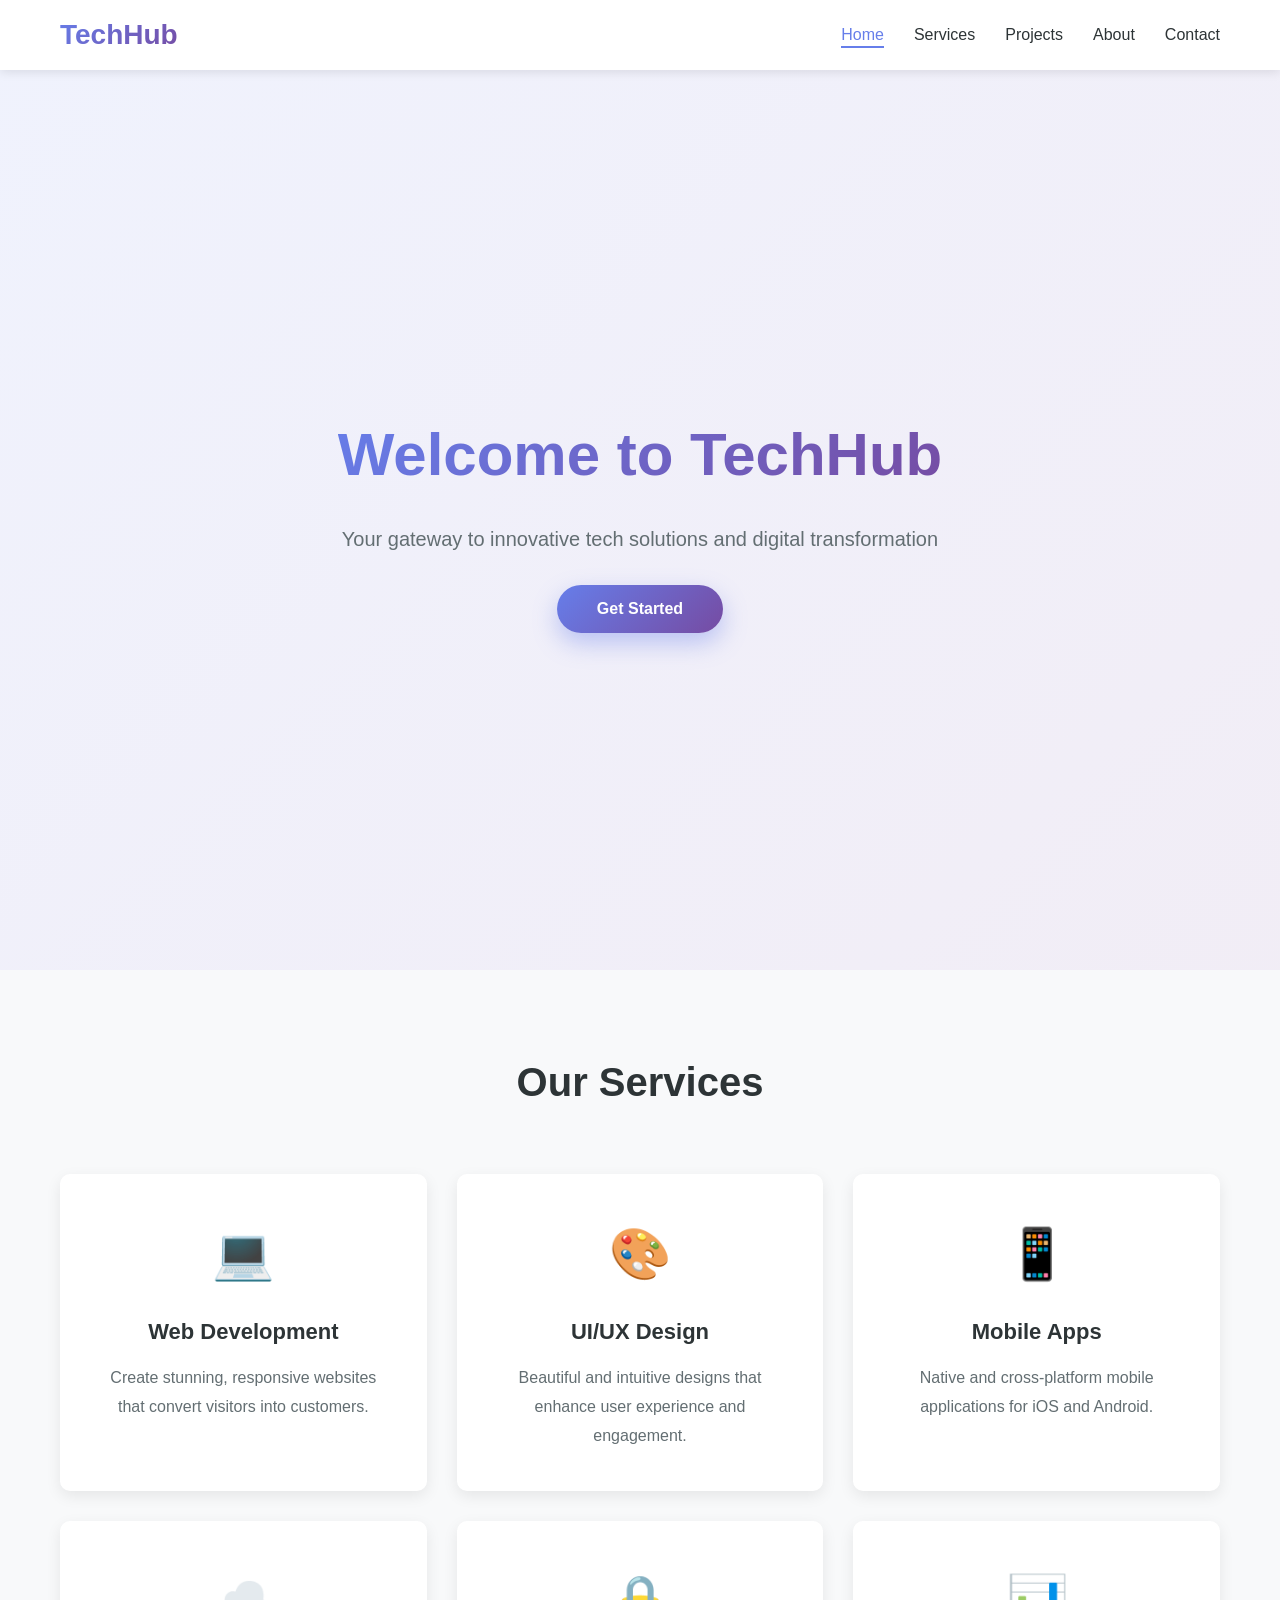
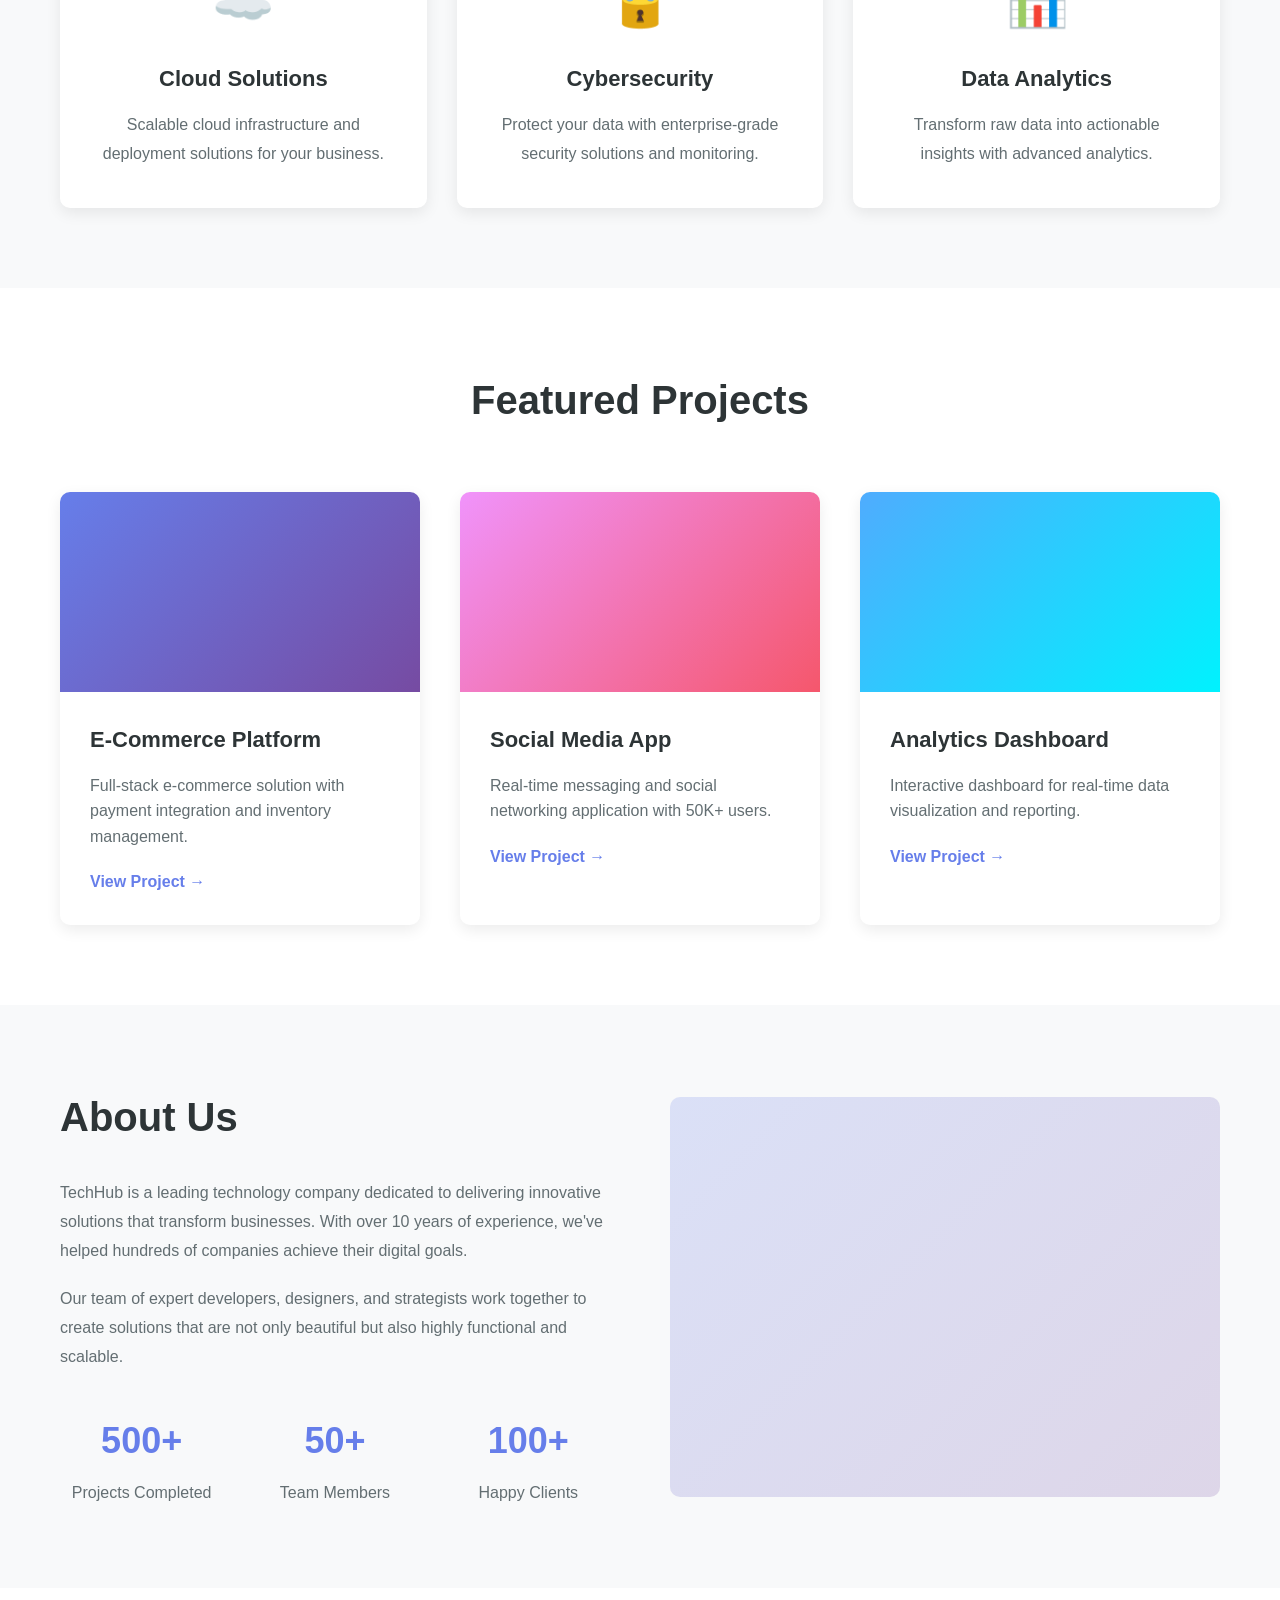
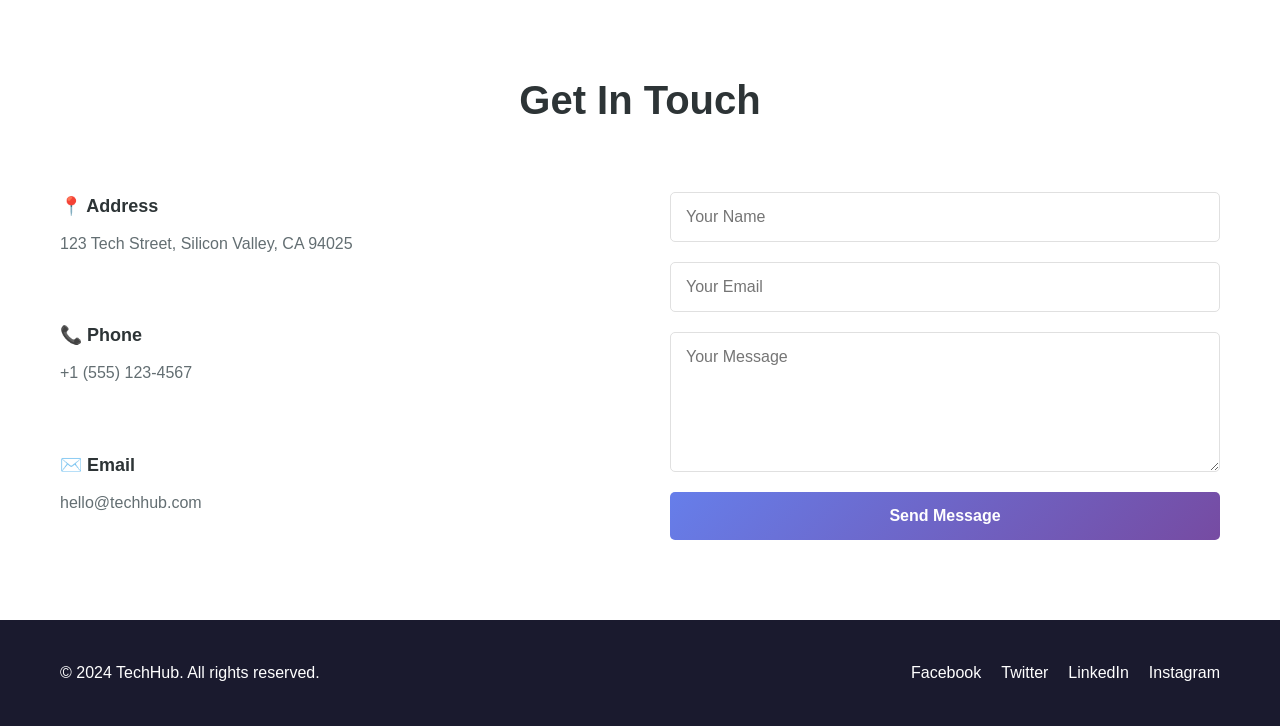
==== index.html @ 7ae24a88 "feat: initiated Tech website" ====
<!doctype html>
<html lang="en">
  <head>
    <meta charset="UTF-8" />
    <meta name="viewport" content="width=device-width, initial-scale=1.0" />
    <title>TechHub - Modern Tech Solutions</title>
    <link rel="stylesheet" href="styles.css" />
  </head>
  <body>
    <!-- Navigation -->
    <nav class="navbar">
      <div class="nav-container">
        <div class="logo">TechHub</div>
        <ul class="nav-menu" id="navMenu">
          <li><a href="#home" class="nav-link">Home</a></li>
          <li><a href="#services" class="nav-link">Services</a></li>
          <li><a href="#projects" class="nav-link">Projects</a></li>
          <li><a href="#about" class="nav-link">About</a></li>
          <li><a href="#contact" class="nav-link">Contact</a></li>
        </ul>
        <div class="hamburger" id="hamburger">
          <span></span>
          <span></span>
          <span></span>
        </div>
      </div>
    </nav>

    <!-- Hero Section -->
    <section class="hero" id="home">
      <div class="hero-content">
        <h1>Welcome to TechHub</h1>
        <p>
          Your gateway to innovative tech solutions and digital transformation
        </p>
        <button class="cta-button">Get Started</button>
      </div>
      <div class="hero-background"></div>
    </section>

    <!-- Services Section -->
    <section class="services" id="services">
      <div class="container">
        <h2>Our Services</h2>
        <div class="services-grid">
          <div class="service-card">
            <div class="service-icon">💻</div>
            <h3>Web Development</h3>
            <p>
              Create stunning, responsive websites that convert visitors into
              customers.
            </p>
          </div>
          <div class="service-card">
            <div class="service-icon">🎨</div>
            <h3>UI/UX Design</h3>
            <p>
              Beautiful and intuitive designs that enhance user experience and
              engagement.
            </p>
          </div>
          <div class="service-card">
            <div class="service-icon">📱</div>
            <h3>Mobile Apps</h3>
            <p>
              Native and cross-platform mobile applications for iOS and Android.
            </p>
          </div>
          <div class="service-card">
            <div class="service-icon">☁️</div>
            <h3>Cloud Solutions</h3>
            <p>
              Scalable cloud infrastructure and deployment solutions for your
              business.
            </p>
          </div>
          <div class="service-card">
            <div class="service-icon">🔒</div>
            <h3>Cybersecurity</h3>
            <p>
              Protect your data with enterprise-grade security solutions and
              monitoring.
            </p>
          </div>
          <div class="service-card">
            <div class="service-icon">📊</div>
            <h3>Data Analytics</h3>
            <p>
              Transform raw data into actionable insights with advanced
              analytics.
            </p>
          </div>
        </div>
      </div>
    </section>

    <!-- Projects Section -->
    <section class="projects" id="projects">
      <div class="container">
        <h2>Featured Projects</h2>
        <div class="projects-grid">
          <div class="project-card">
            <div
              class="project-image"
              style="
                background: linear-gradient(135deg, #667eea 0%, #764ba2 100%);
              "
            ></div>
            <h3>E-Commerce Platform</h3>
            <p>
              Full-stack e-commerce solution with payment integration and
              inventory management.
            </p>
            <a href="#" class="project-link">View Project →</a>
          </div>
          <div class="project-card">
            <div
              class="project-image"
              style="
                background: linear-gradient(135deg, #f093fb 0%, #f5576c 100%);
              "
            ></div>
            <h3>Social Media App</h3>
            <p>
              Real-time messaging and social networking application with 50K+
              users.
            </p>
            <a href="#" class="project-link">View Project →</a>
          </div>
          <div class="project-card">
            <div
              class="project-image"
              style="
                background: linear-gradient(135deg, #4facfe 0%, #00f2fe 100%);
              "
            ></div>
            <h3>Analytics Dashboard</h3>
            <p>
              Interactive dashboard for real-time data visualization and
              reporting.
            </p>
            <a href="#" class="project-link">View Project →</a>
          </div>
        </div>
      </div>
    </section>

    <!-- About Section -->
    <section class="about" id="about">
      <div class="container">
        <div class="about-content">
          <div class="about-text">
            <h2>About Us</h2>
            <p>
              TechHub is a leading technology company dedicated to delivering
              innovative solutions that transform businesses. With over 10 years
              of experience, we've helped hundreds of companies achieve their
              digital goals.
            </p>
            <p>
              Our team of expert developers, designers, and strategists work
              together to create solutions that are not only beautiful but also
              highly functional and scalable.
            </p>
            <div class="about-stats">
              <div class="stat">
                <h4>500+</h4>
                <p>Projects Completed</p>
              </div>
              <div class="stat">
                <h4>50+</h4>
                <p>Team Members</p>
              </div>
              <div class="stat">
                <h4>100+</h4>
                <p>Happy Clients</p>
              </div>
            </div>
          </div>
          <div class="about-image">
            <div class="placeholder-image"></div>
          </div>
        </div>
      </div>
    </section>

    <!-- Contact Section -->
    <section class="contact" id="contact">
      <div class="container">
        <h2>Get In Touch</h2>
        <div class="contact-content">
          <div class="contact-info">
            <div class="contact-item">
              <h4>📍 Address</h4>
              <p>123 Tech Street, Silicon Valley, CA 94025</p>
            </div>
            <div class="contact-item">
              <h4>📞 Phone</h4>
              <p>+1 (555) 123-4567</p>
            </div>
            <div class="contact-item">
              <h4>✉️ Email</h4>
              <p>hello@techhub.com</p>
            </div>
          </div>
          <form class="contact-form" id="contactForm">
            <input type="text" placeholder="Your Name" required />
            <input type="email" placeholder="Your Email" required />
            <textarea placeholder="Your Message" rows="6" required></textarea>
            <button type="submit" class="submit-button">Send Message</button>
          </form>
        </div>
      </div>
    </section>

    <!-- Footer -->
    <footer class="footer">
      <div class="container">
        <p>&copy; 2024 TechHub. All rights reserved.</p>
        <div class="social-links">
          <a href="#" class="social-link">Facebook</a>
          <a href="#" class="social-link">Twitter</a>
          <a href="#" class="social-link">LinkedIn</a>
          <a href="#" class="social-link">Instagram</a>
        </div>
      </div>
    </footer>

    <script src="script.js"></script>
  </body>
</html>
---- styles.css ----
/* Reset and Base Styles */
* {
  margin: 0;
  padding: 0;
  box-sizing: border-box;
}

:root {
  --primary-color: #667eea;
  --secondary-color: #764ba2;
  --accent-color: #f5576c;
  --dark-bg: #1a1a2e;
  --light-bg: #f8f9fa;
  --text-dark: #2d3436;
  --text-light: #636e72;
  --white: #ffffff;
  --transition: all 0.3s ease;
}

html {
  scroll-behavior: smooth;
}

body {
  font-family: "Segoe UI", Tahoma, Geneva, Verdana, sans-serif;
  line-height: 1.6;
  color: var(--text-dark);
  background-color: var(--white);
}

.container {
  max-width: 1200px;
  margin: 0 auto;
  padding: 0 20px;
}

/* Navbar */
.navbar {
  position: fixed;
  top: 0;
  width: 100%;
  background: var(--white);
  box-shadow: 0 2px 10px rgba(0, 0, 0, 0.1);
  z-index: 1000;
  transition: var(--transition);
}

.nav-container {
  max-width: 1200px;
  margin: 0 auto;
  padding: 0 20px;
  display: flex;
  justify-content: space-between;
  align-items: center;
  height: 70px;
}

.logo {
  font-size: 28px;
  font-weight: bold;
  background: linear-gradient(
    135deg,
    var(--primary-color),
    var(--secondary-color)
  );
  -webkit-background-clip: text;
  -webkit-text-fill-color: transparent;
  background-clip: text;
}

.nav-menu {
  display: flex;
  list-style: none;
  gap: 30px;
}

.nav-link {
  text-decoration: none;
  color: var(--text-dark);
  font-weight: 500;
  transition: var(--transition);
  position: relative;
}

.nav-link:hover {
  color: var(--primary-color);
}

.nav-link::after {
  content: "";
  position: absolute;
  bottom: -5px;
  left: 0;
  width: 0;
  height: 2px;
  background: var(--primary-color);
  transition: var(--transition);
}

.nav-link:hover::after {
  width: 100%;
}

.hamburger {
  display: none;
  flex-direction: column;
  cursor: pointer;
}

.hamburger span {
  width: 25px;
  height: 3px;
  background: var(--text-dark);
  margin: 5px 0;
  transition: var(--transition);
}

/* Hero Section */
.hero {
  margin-top: 70px;
  min-height: 100vh;
  display: flex;
  align-items: center;
  justify-content: center;
  position: relative;
  overflow: hidden;
}

.hero-background {
  position: absolute;
  top: 0;
  left: 0;
  width: 100%;
  height: 100%;
  background: linear-gradient(
    135deg,
    var(--primary-color) 0%,
    var(--secondary-color) 100%
  );
  opacity: 0.1;
  z-index: -1;
}

.hero-content {
  text-align: center;
  z-index: 1;
  animation: fadeInUp 1s ease;
}

.hero h1 {
  font-size: 60px;
  margin-bottom: 20px;
  color: var(--text-dark);
  background: linear-gradient(
    135deg,
    var(--primary-color),
    var(--secondary-color)
  );
  -webkit-background-clip: text;
  -webkit-text-fill-color: transparent;
  background-clip: text;
}

.hero p {
  font-size: 20px;
  color: var(--text-light);
  margin-bottom: 30px;
  max-width: 600px;
  margin-left: auto;
  margin-right: auto;
}

.cta-button {
  padding: 15px 40px;
  font-size: 16px;
  font-weight: 600;
  border: none;
  border-radius: 50px;
  background: linear-gradient(
    135deg,
    var(--primary-color),
    var(--secondary-color)
  );
  color: var(--white);
  cursor: pointer;
  transition: var(--transition);
  box-shadow: 0 10px 25px rgba(102, 126, 234, 0.4);
}

.cta-button:hover {
  transform: translateY(-3px);
  box-shadow: 0 15px 35px rgba(102, 126, 234, 0.6);
}

/* Services Section */
.services {
  padding: 80px 0;
  background: var(--light-bg);
}

.services h2,
.projects h2,
.contact h2 {
  font-size: 40px;
  text-align: center;
  margin-bottom: 60px;
  color: var(--text-dark);
}

.services-grid {
  display: grid;
  grid-template-columns: repeat(auto-fit, minmax(300px, 1fr));
  gap: 30px;
}

.service-card {
  background: var(--white);
  padding: 40px;
  border-radius: 10px;
  text-align: center;
  transition: var(--transition);
  box-shadow: 0 5px 15px rgba(0, 0, 0, 0.08);
}

.service-card:hover {
  transform: translateY(-10px);
  box-shadow: 0 15px 35px rgba(0, 0, 0, 0.15);
}

.service-icon {
  font-size: 50px;
  margin-bottom: 20px;
}

.service-card h3 {
  font-size: 22px;
  margin-bottom: 15px;
  color: var(--text-dark);
}

.service-card p {
  color: var(--text-light);
  line-height: 1.8;
}

/* Projects Section */
.projects {
  padding: 80px 0;
}

.projects-grid {
  display: grid;
  grid-template-columns: repeat(auto-fit, minmax(320px, 1fr));
  gap: 40px;
}

.project-card {
  background: var(--white);
  border-radius: 10px;
  overflow: hidden;
  box-shadow: 0 5px 15px rgba(0, 0, 0, 0.08);
  transition: var(--transition);
}

.project-card:hover {
  transform: translateY(-10px);
  box-shadow: 0 15px 35px rgba(0, 0, 0, 0.15);
}

.project-image {
  width: 100%;
  height: 200px;
  transition: var(--transition);
}

.project-card:hover .project-image {
  transform: scale(1.05);
}

.project-card h3 {
  font-size: 22px;
  padding: 30px 30px 15px;
  color: var(--text-dark);
}

.project-card p {
  padding: 0 30px;
  color: var(--text-light);
  margin-bottom: 20px;
}

.project-link {
  display: inline-block;
  padding: 0 30px 30px;
  color: var(--primary-color);
  text-decoration: none;
  font-weight: 600;
  transition: var(--transition);
}

.project-link:hover {
  color: var(--secondary-color);
}

/* About Section */
.about {
  padding: 80px 0;
  background: var(--light-bg);
}

.about-content {
  display: grid;
  grid-template-columns: 1fr 1fr;
  gap: 60px;
  align-items: center;
}

.about h2 {
  font-size: 40px;
  margin-bottom: 30px;
  color: var(--text-dark);
}

.about-text p {
  color: var(--text-light);
  margin-bottom: 20px;
  line-height: 1.8;
  font-size: 16px;
}

.about-stats {
  display: grid;
  grid-template-columns: repeat(3, 1fr);
  gap: 30px;
  margin-top: 40px;
}

.stat {
  text-align: center;
}

.stat h4 {
  font-size: 36px;
  color: var(--primary-color);
  margin-bottom: 10px;
}

.stat p {
  color: var(--text-light);
  margin: 0;
}

.placeholder-image {
  width: 100%;
  height: 400px;
  background: linear-gradient(
    135deg,
    var(--primary-color),
    var(--secondary-color)
  );
  border-radius: 10px;
  opacity: 0.2;
}

/* Contact Section */
.contact {
  padding: 80px 0;
}

.contact-content {
  display: grid;
  grid-template-columns: 1fr 1fr;
  gap: 60px;
  margin-top: 50px;
}

.contact-info {
  display: grid;
  grid-template-columns: 1fr;
  gap: 40px;
}

.contact-item h4 {
  font-size: 18px;
  margin-bottom: 10px;
  color: var(--text-dark);
}

.contact-item p {
  color: var(--text-light);
}

.contact-form {
  display: flex;
  flex-direction: column;
  gap: 20px;
}

.contact-form input,
.contact-form textarea {
  padding: 15px;
  border: 1px solid #e0e0e0;
  border-radius: 5px;
  font-family: inherit;
  font-size: 16px;
  transition: var(--transition);
}

.contact-form input:focus,
.contact-form textarea:focus {
  outline: none;
  border-color: var(--primary-color);
  box-shadow: 0 0 0 3px rgba(102, 126, 234, 0.1);
}

.submit-button {
  padding: 15px;
  background: linear-gradient(
    135deg,
    var(--primary-color),
    var(--secondary-color)
  );
  color: var(--white);
  border: none;
  border-radius: 5px;
  font-size: 16px;
  font-weight: 600;
  cursor: pointer;
  transition: var(--transition);
}

.submit-button:hover {
  transform: translateY(-3px);
  box-shadow: 0 10px 25px rgba(102, 126, 234, 0.4);
}

/* Footer */
.footer {
  background: var(--dark-bg);
  color: var(--white);
  padding: 40px 0;
  text-align: center;
}

.footer .container {
  display: flex;
  justify-content: space-between;
  align-items: center;
}

.social-links {
  display: flex;
  gap: 20px;
}

.social-link {
  color: var(--white);
  text-decoration: none;
  transition: var(--transition);
}

.social-link:hover {
  color: var(--primary-color);
}

/* Animations */
@keyframes fadeInUp {
  from {
    opacity: 0;
    transform: translateY(30px);
  }
  to {
    opacity: 1;
    transform: translateY(0);
  }
}

/* Responsive Design */
@media (max-width: 768px) {
  .hamburger {
    display: flex;
  }

  .nav-menu {
    position: fixed;
    left: -100%;
    top: 70px;
    flex-direction: column;
    background: var(--white);
    width: 100%;
    text-align: center;
    transition: 0.3s;
    box-shadow: 0 10px 27px rgba(0, 0, 0, 0.05);
    gap: 0;
    padding: 20px 0;
  }

  .nav-menu.active {
    left: 0;
  }

  .nav-menu li {
    border-bottom: 1px solid var(--light-bg);
    padding: 15px 0;
  }

  .hero h1 {
    font-size: 40px;
  }

  .hero p {
    font-size: 16px;
  }

  .services h2,
  .projects h2,
  .contact h2 {
    font-size: 30px;
  }

  .about-content,
  .contact-content {
    grid-template-columns: 1fr;
    gap: 40px;
  }

  .footer .container {
    flex-direction: column;
    gap: 20px;
  }

  .about-stats {
    grid-template-columns: 1fr;
  }
}

@media (max-width: 480px) {
  .hero h1 {
    font-size: 30px;
  }

  .services-grid,
  .projects-grid {
    grid-template-columns: 1fr;
  }

  .cta-button {
    padding: 12px 30px;
    font-size: 14px;
  }
}
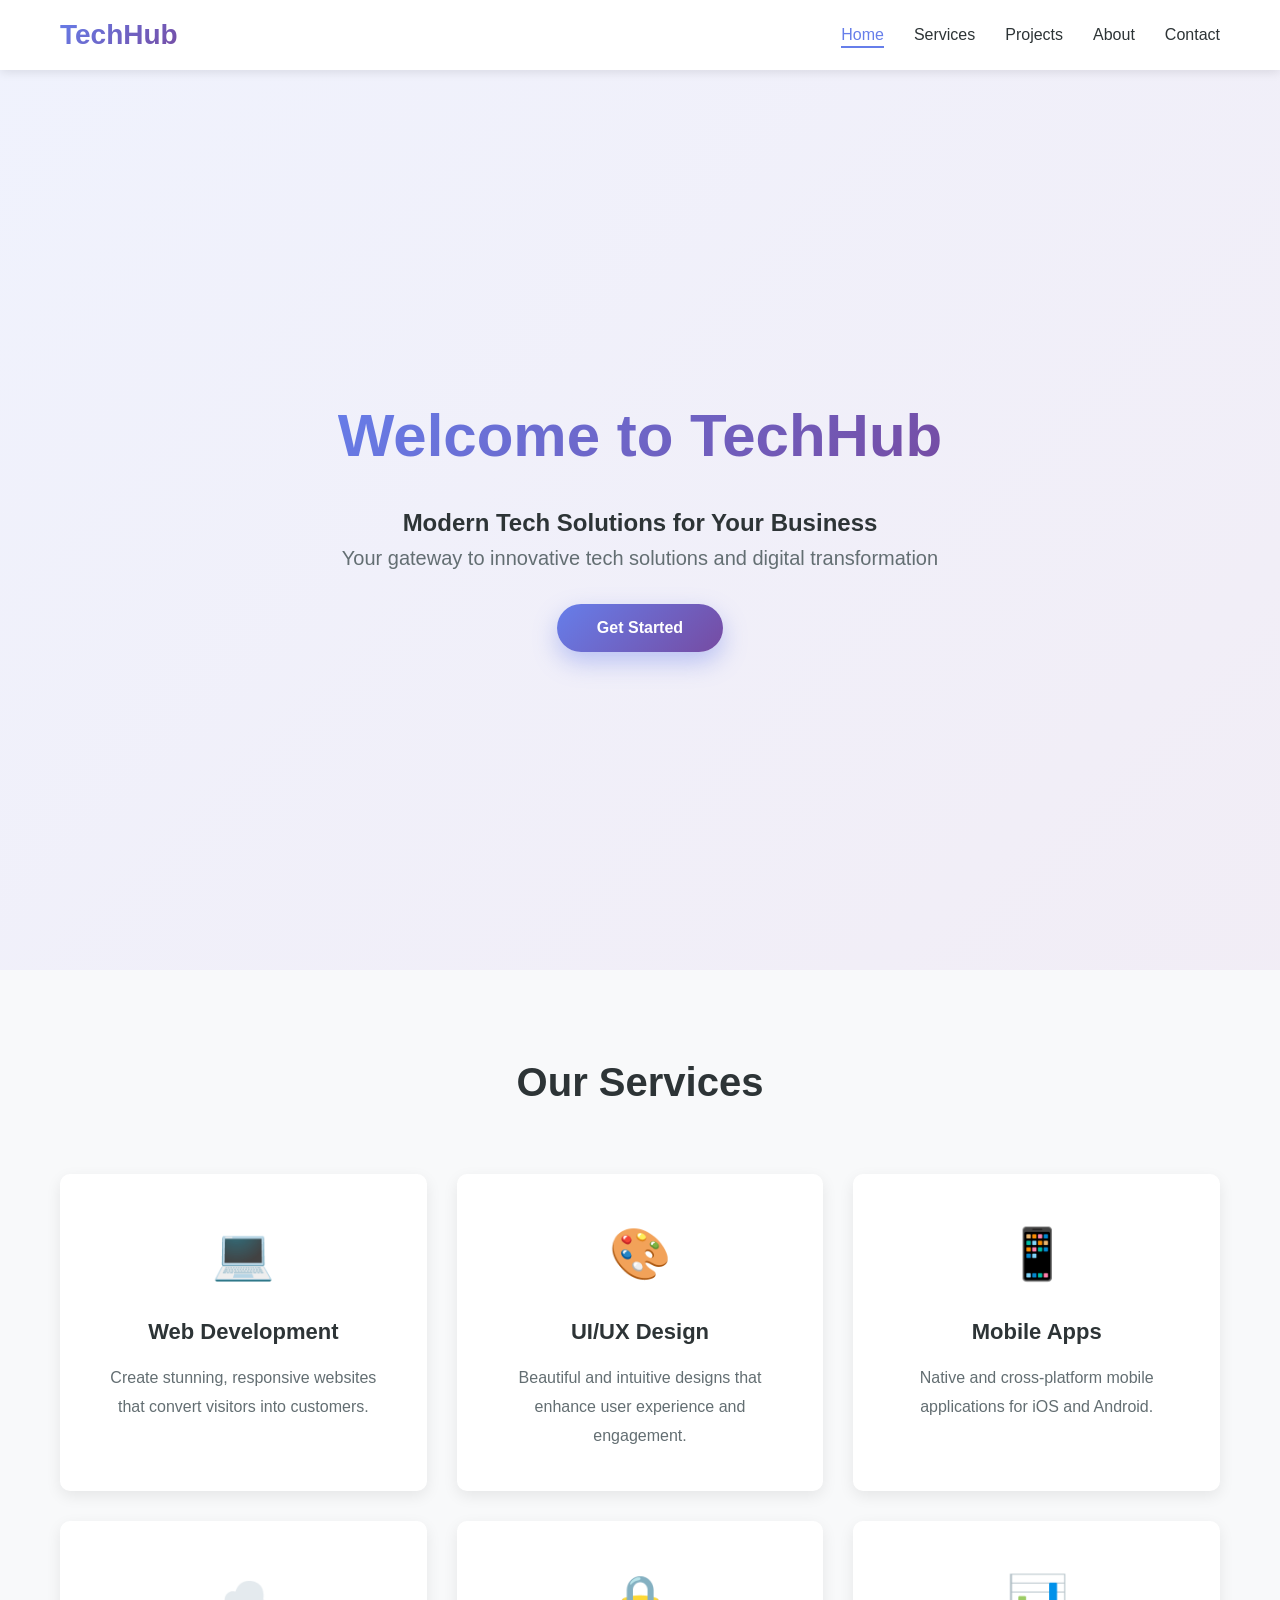
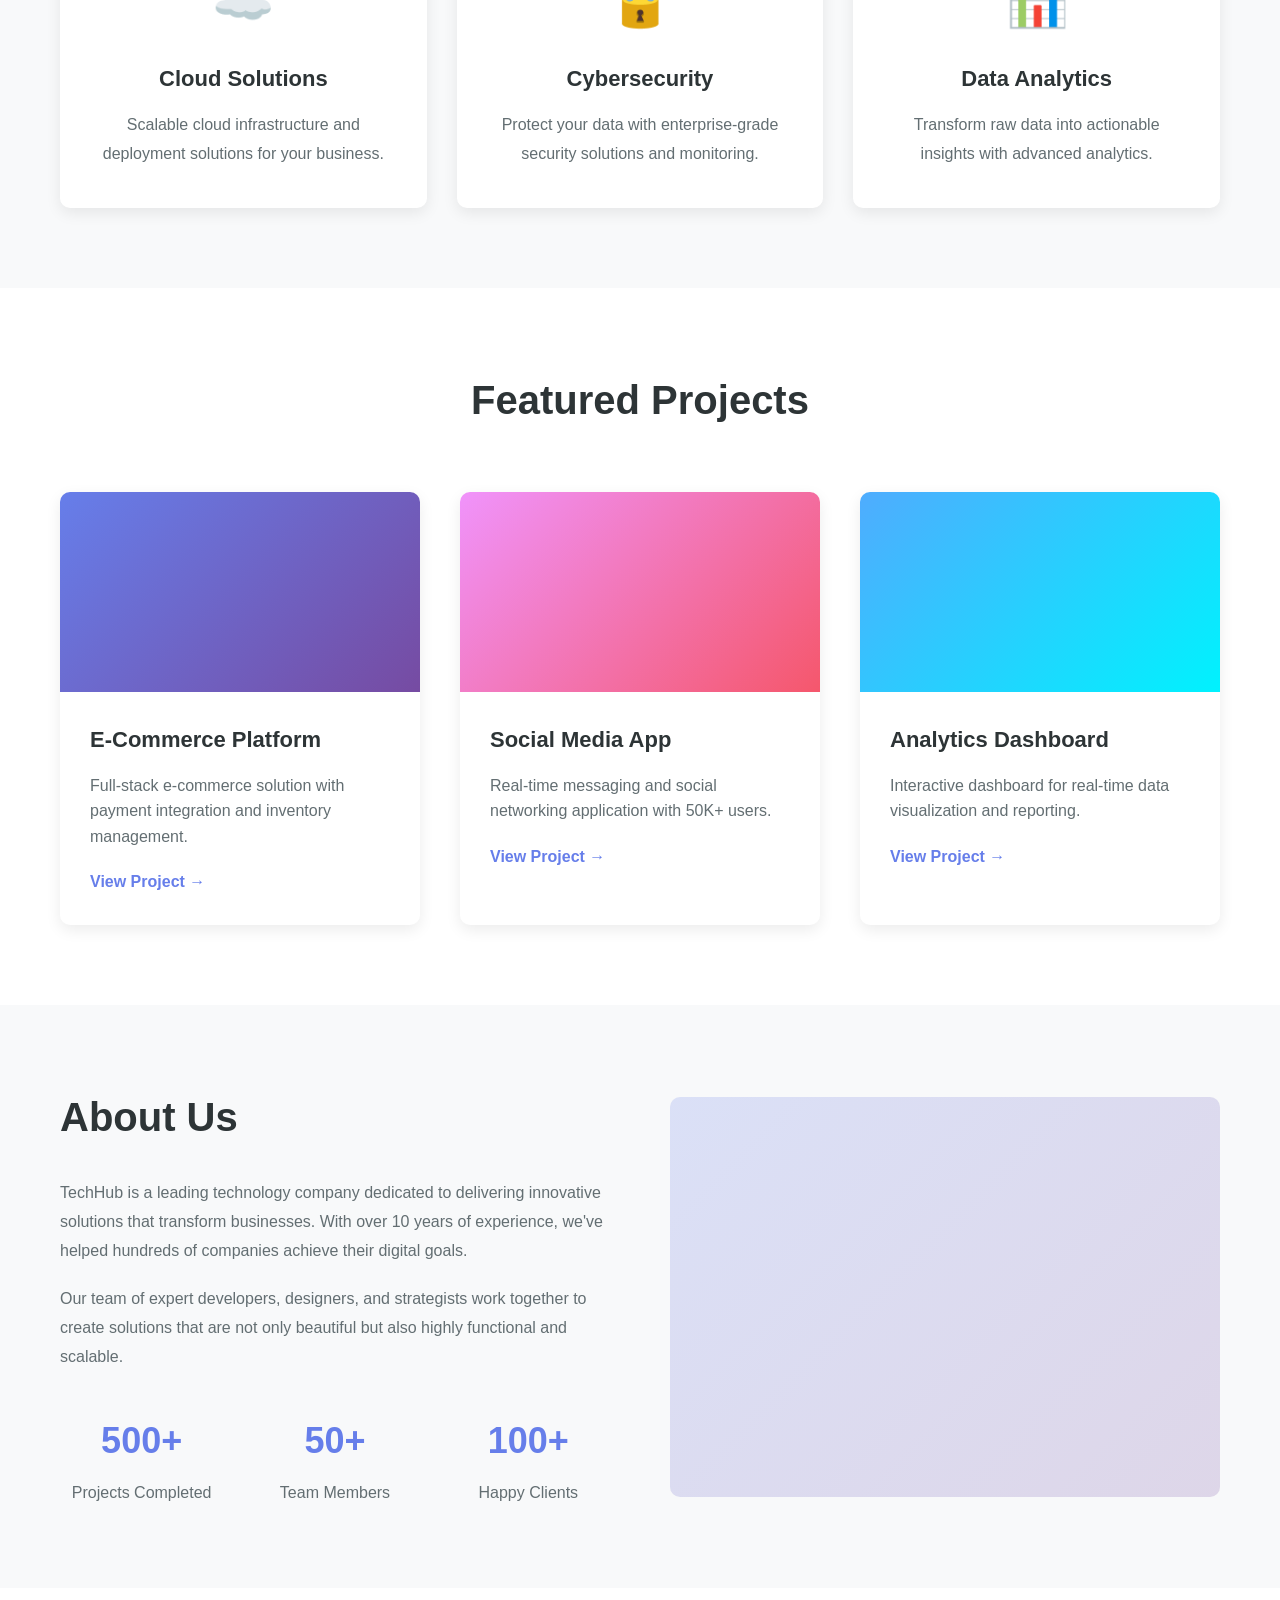
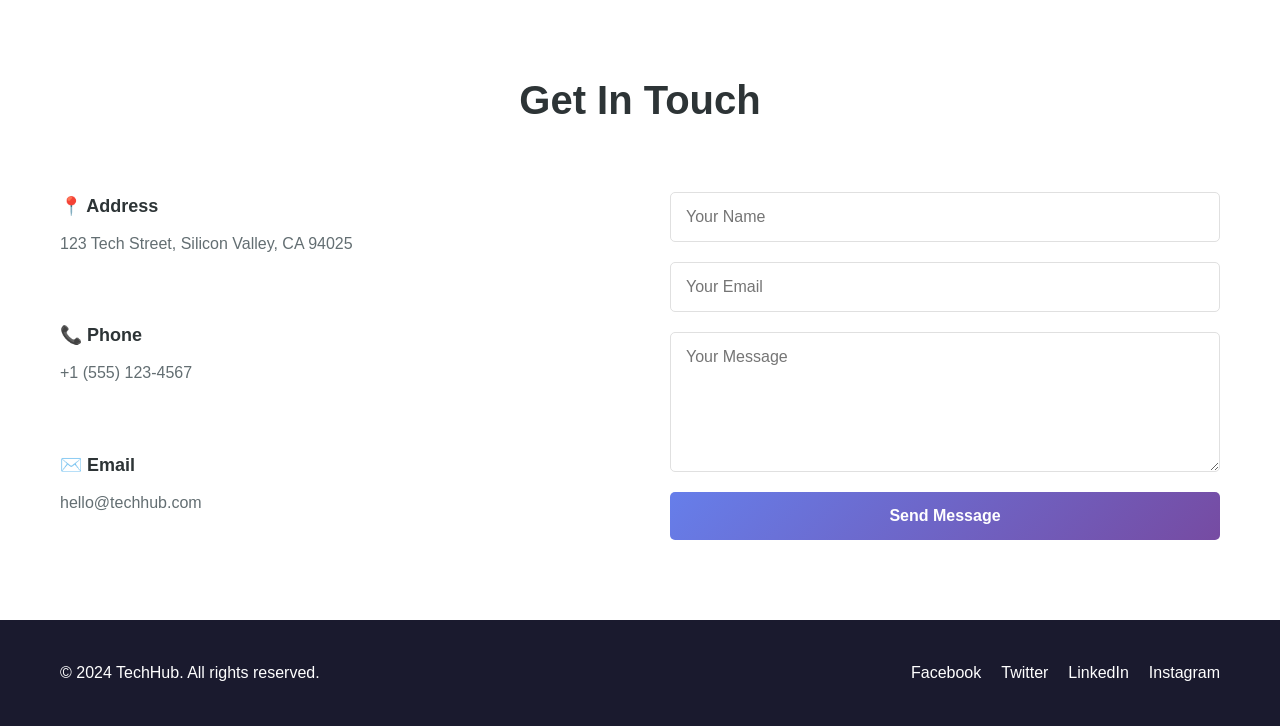
==== commit c68877fb: "HTML page updated" ====
--- a/index.html
+++ b/index.html
@@ -30,6 +30,7 @@
     <section class="hero" id="home">
       <div class="hero-content">
         <h1>Welcome to TechHub</h1>
+        <h2>Modern Tech Solutions for Your Business</h2>
         <p>
           Your gateway to innovative tech solutions and digital transformation
         </p>
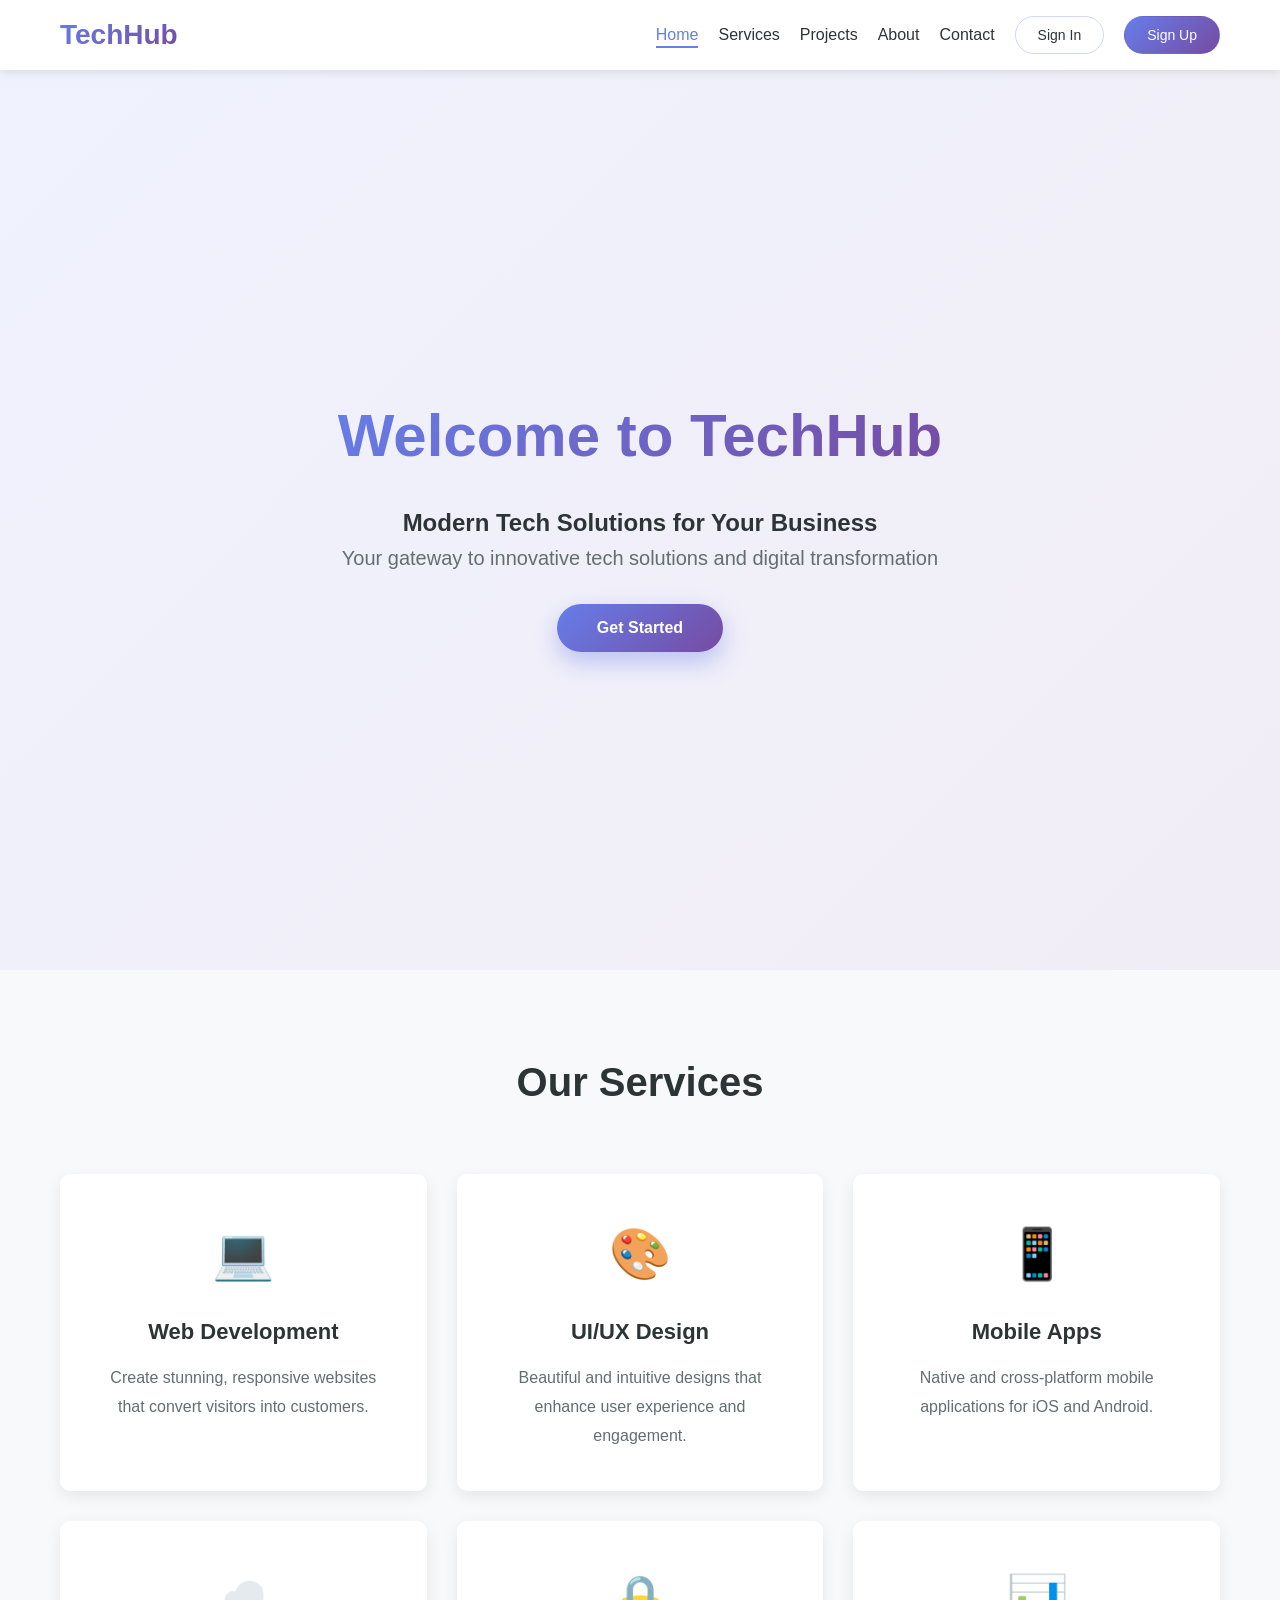
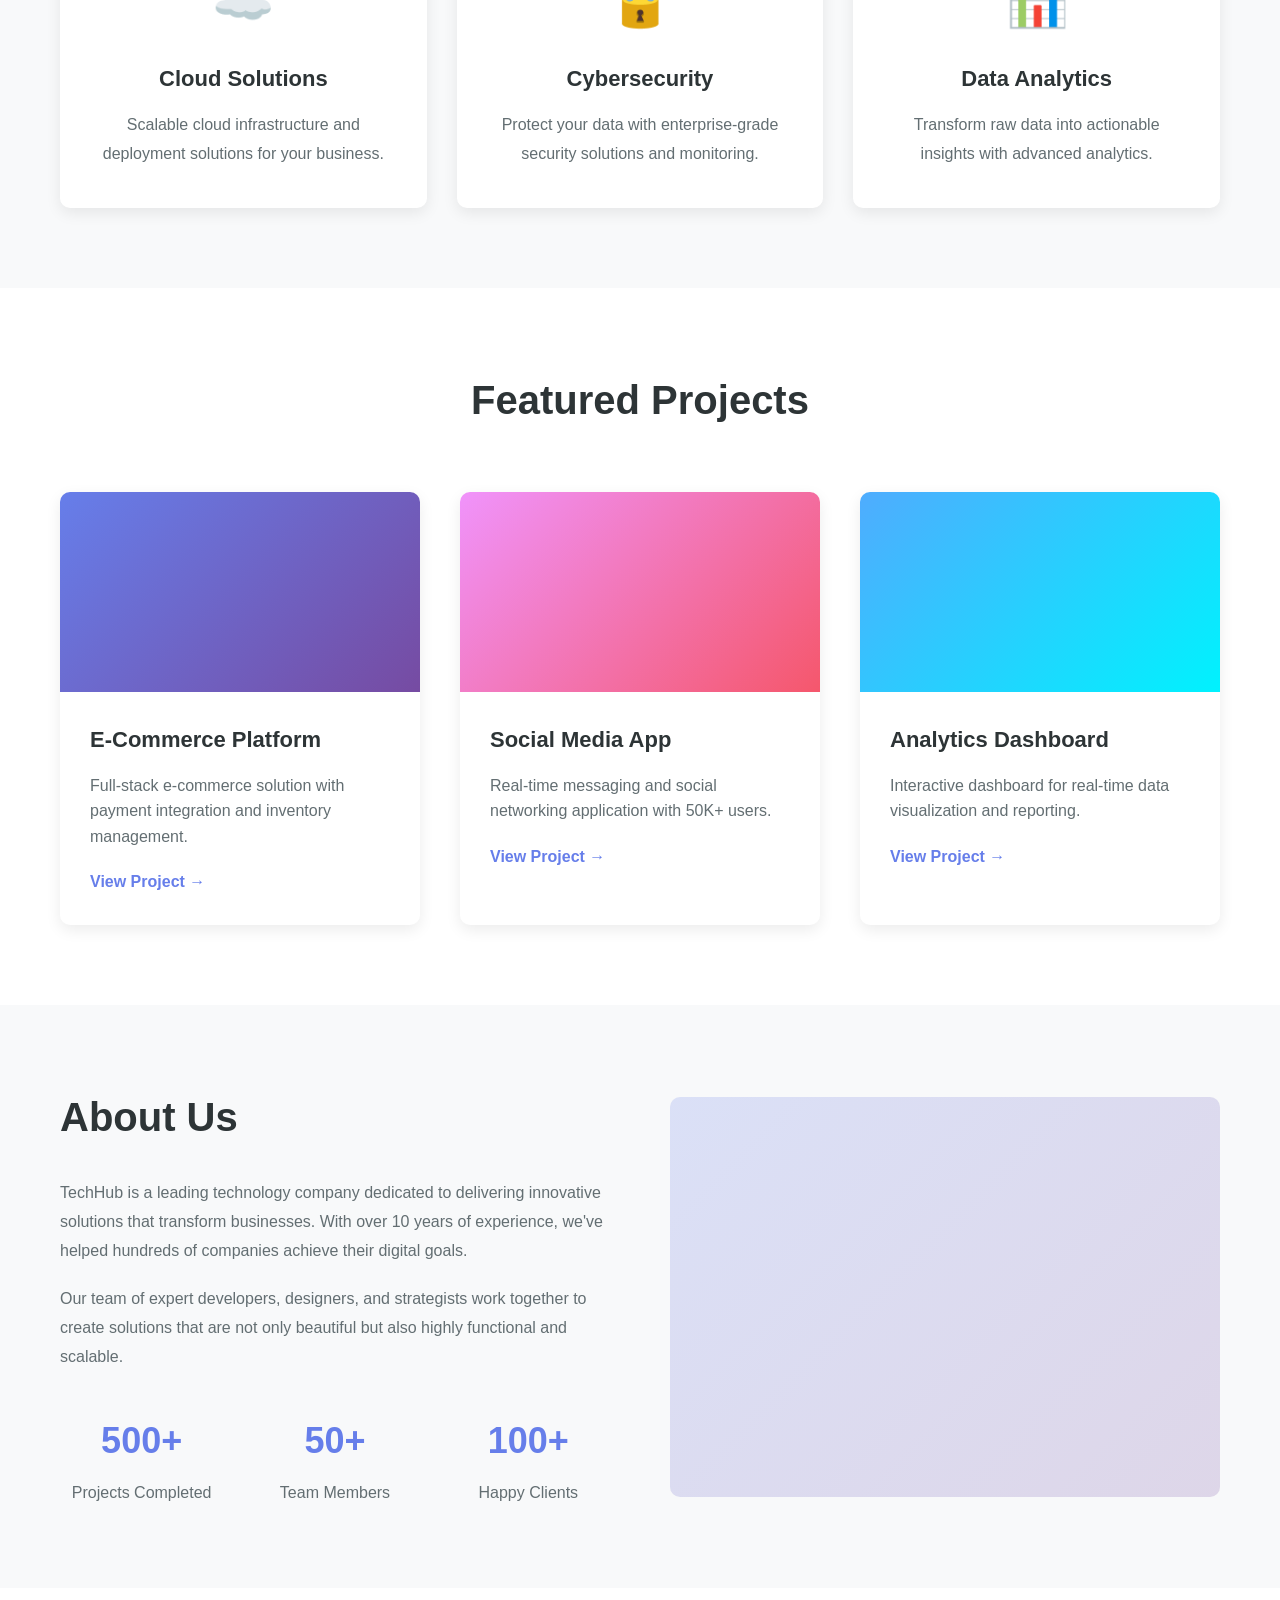
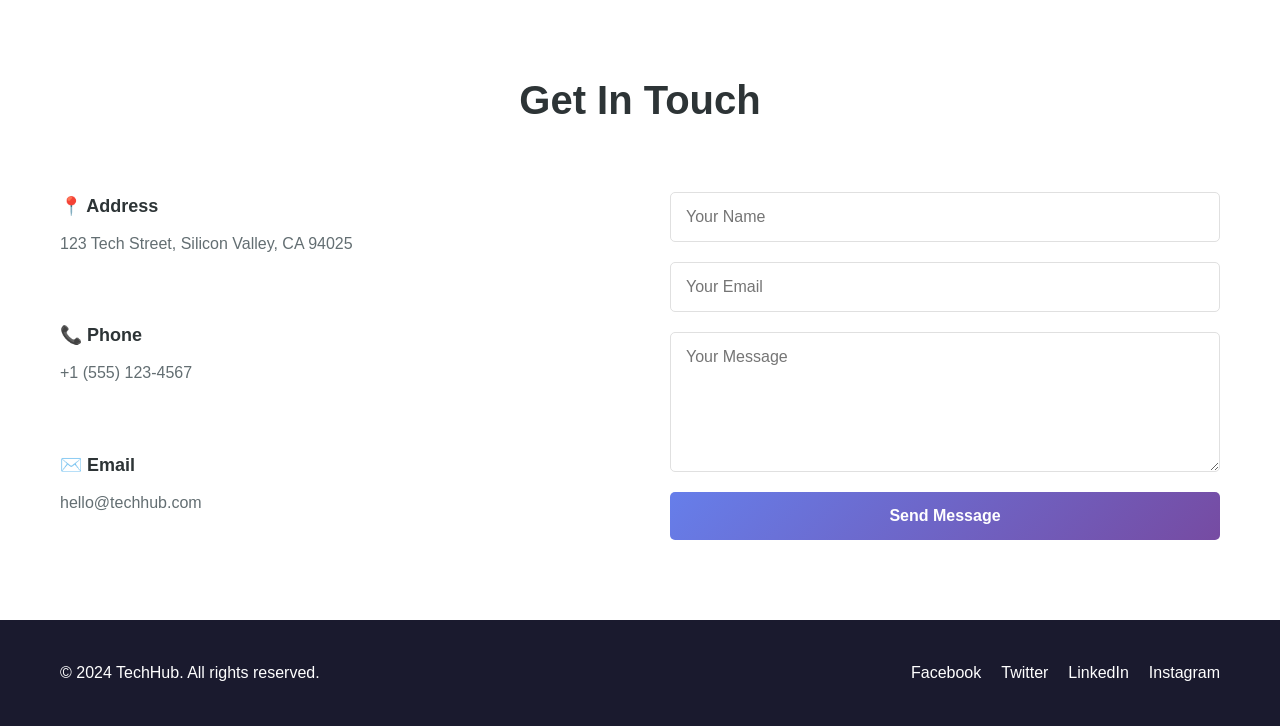
==== commit 7ff76c38: "Added buttons" ====
--- a/index.html
+++ b/index.html
@@ -17,6 +17,8 @@
           <li><a href="#projects" class="nav-link">Projects</a></li>
           <li><a href="#about" class="nav-link">About</a></li>
           <li><a href="#contact" class="nav-link">Contact</a></li>
+          <li><a href="#" class="btn btn-signin">Sign In</a></li>
+          <li><a href="#" class="btn btn-signup">Sign Up</a></li>
         </ul>
         <div class="hamburger" id="hamburger">
           <span></span>
--- a/styles.css
+++ b/styles.css
@@ -71,10 +71,12 @@
 .nav-menu {
   display: flex;
   list-style: none;
-  gap: 30px;
-}
-
-.nav-link {
+  gap: 20px;
+  align-items: center;
+}
+
+.nav-link,
+.btn {
   text-decoration: none;
   color: var(--text-dark);
   font-weight: 500;
@@ -84,6 +86,37 @@
 
 .nav-link:hover {
   color: var(--primary-color);
+}
+
+.btn {
+  padding: 10px 22px;
+  border-radius: 50px;
+  border: 1px solid transparent;
+  font-size: 14px;
+}
+
+.btn-signin {
+  background: transparent;
+  color: var(--text-dark);
+  border-color: rgba(102, 126, 234, 0.3);
+}
+
+.btn-signin:hover {
+  background: rgba(102, 126, 234, 0.08);
+  color: var(--primary-color);
+}
+
+.btn-signup {
+  background: linear-gradient(
+    135deg,
+    var(--primary-color),
+    var(--secondary-color)
+  );
+  color: var(--white);
+}
+
+.btn-signup:hover {
+  opacity: 0.95;
 }
 
 .nav-link::after {
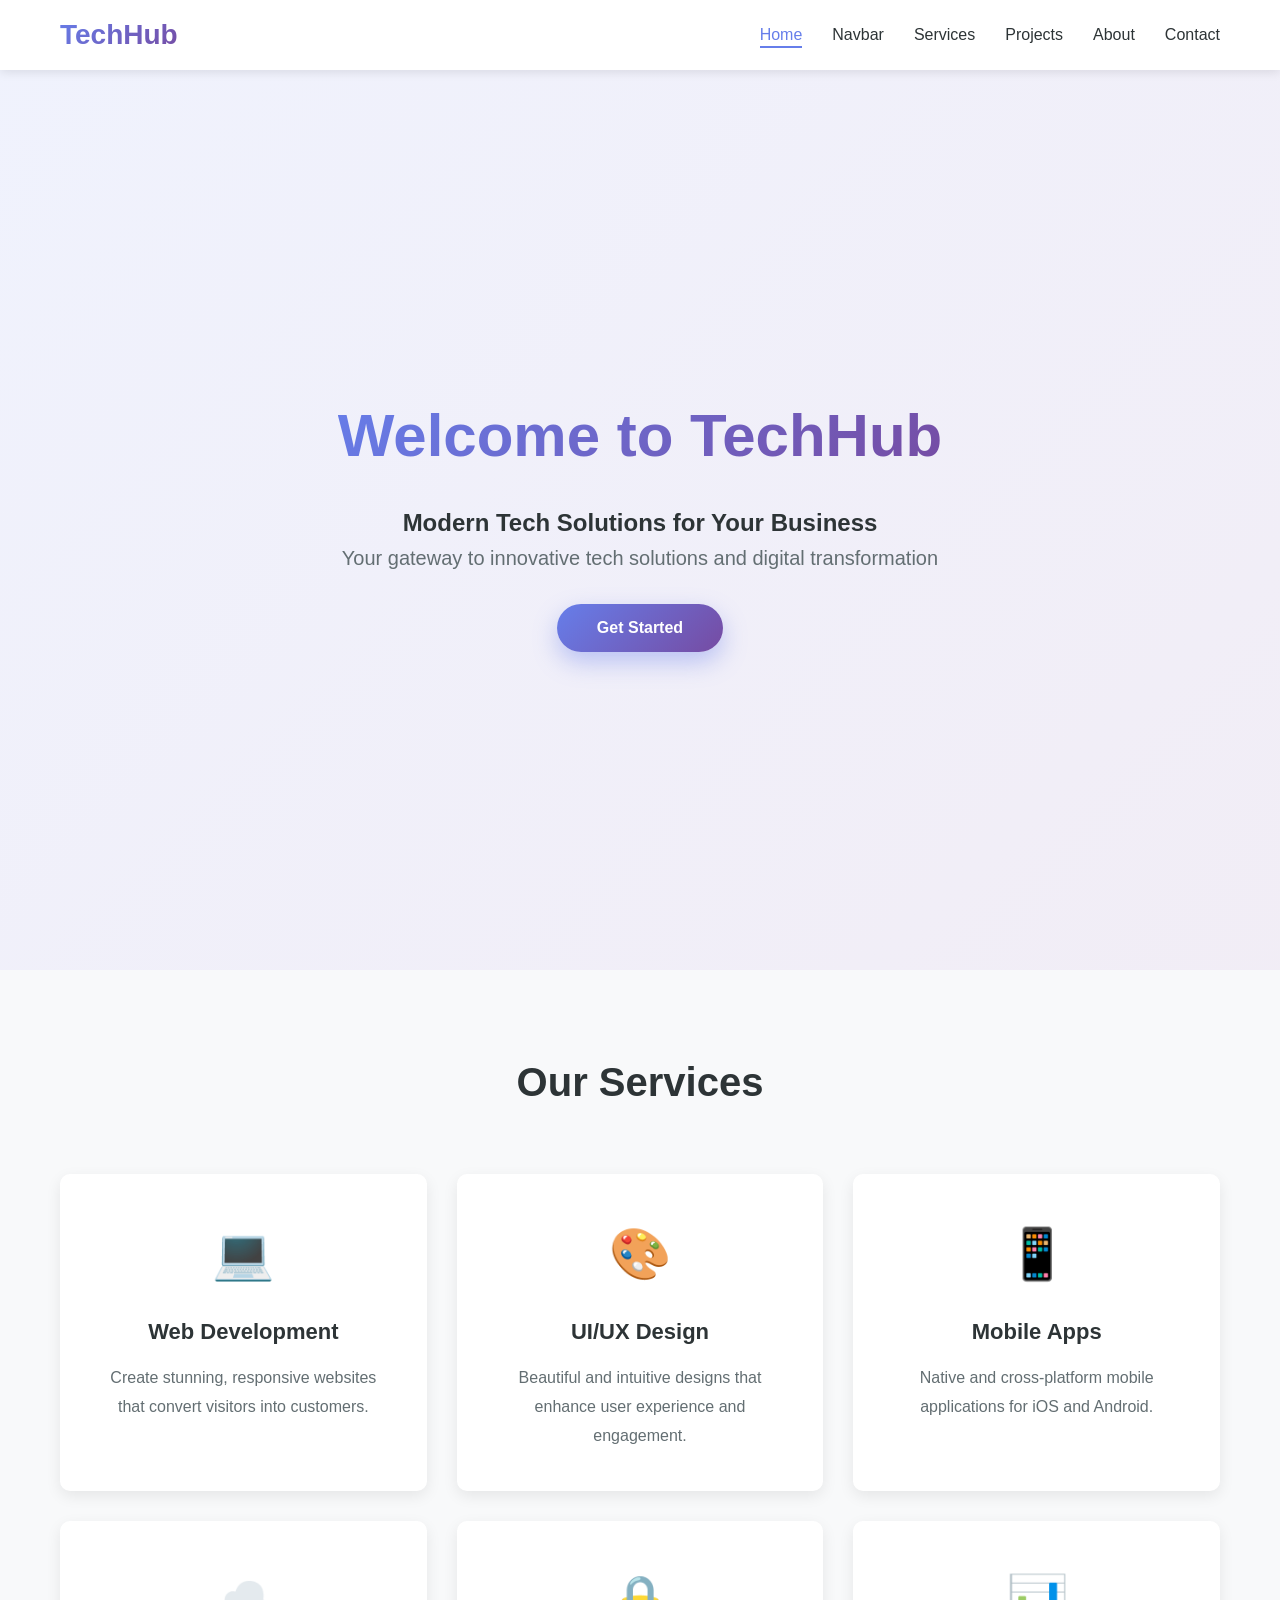
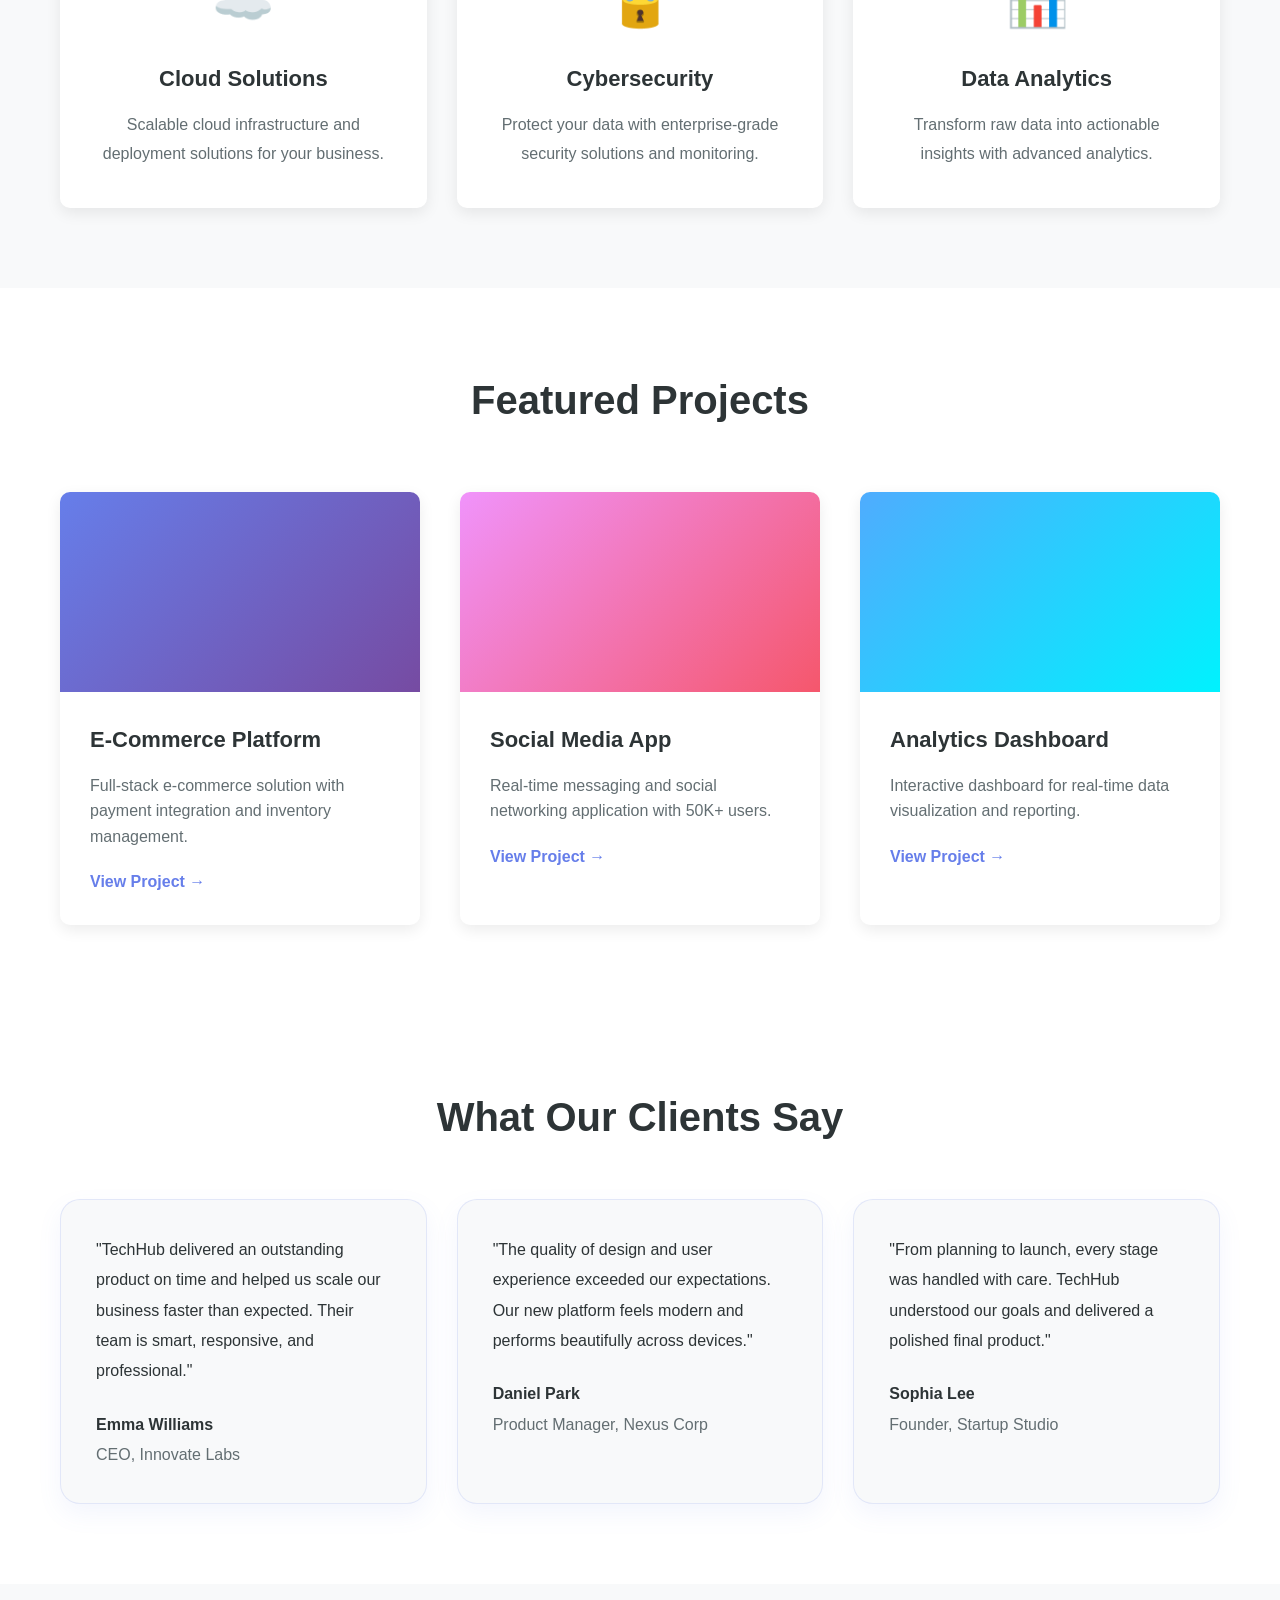
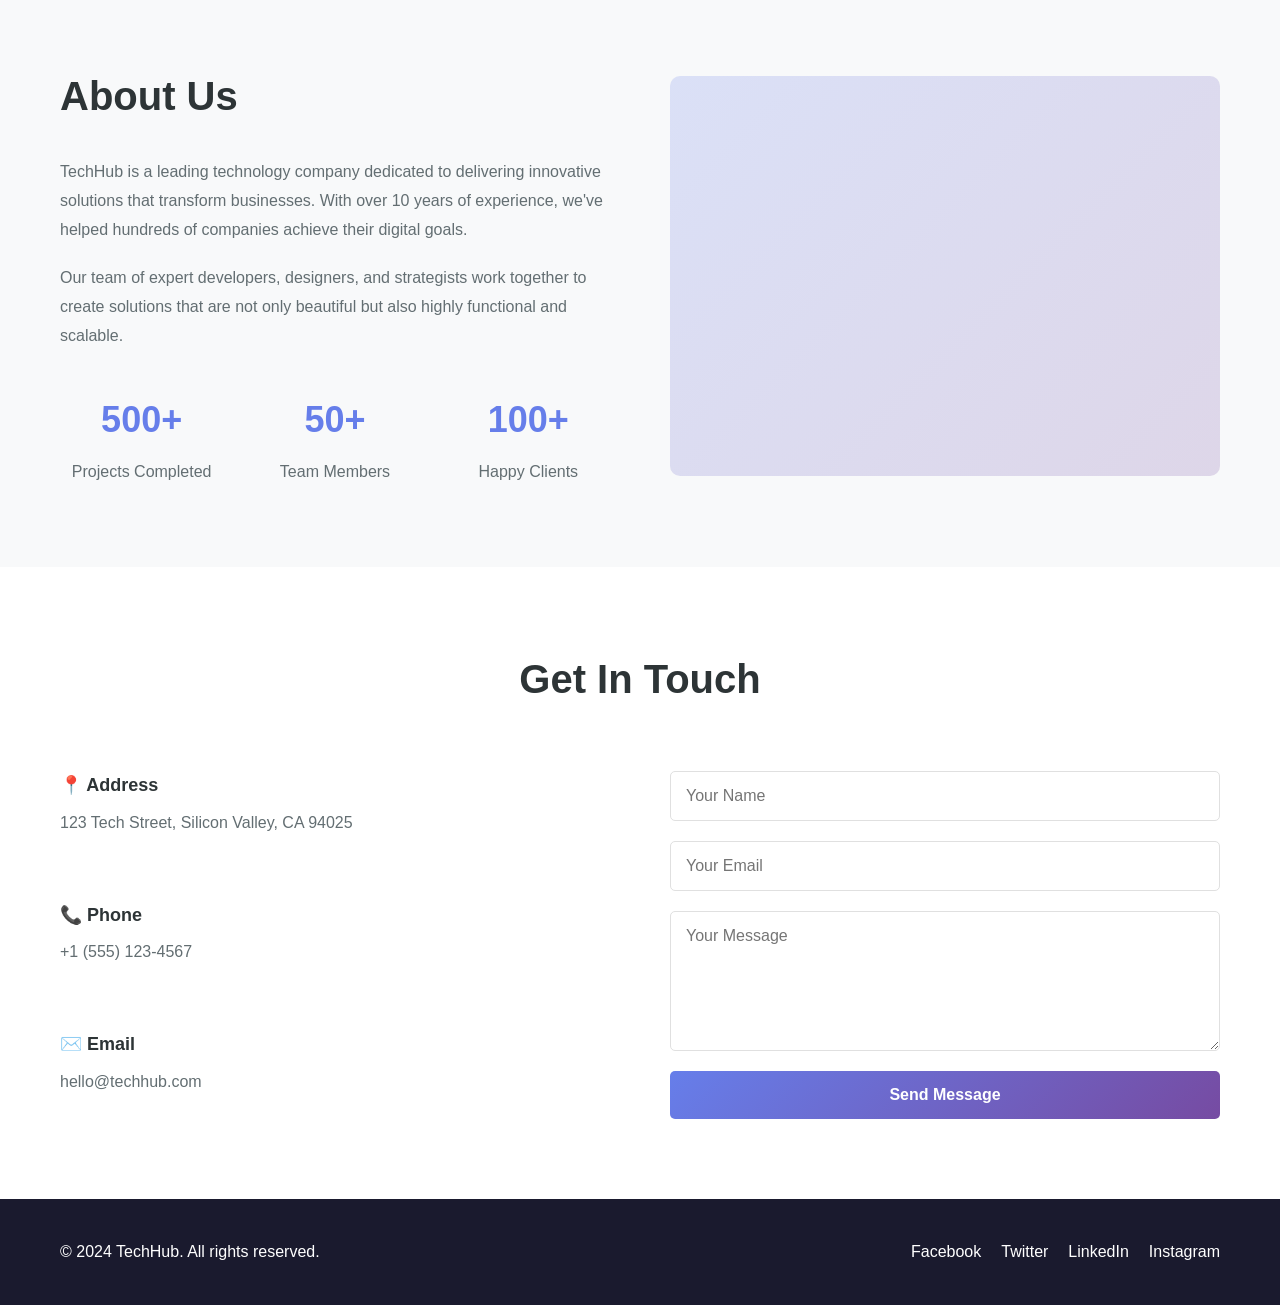
==== commit d6899ea2: "button added" ====
--- a/index.html
+++ b/index.html
@@ -13,12 +13,11 @@
         <div class="logo">TechHub</div>
         <ul class="nav-menu" id="navMenu">
           <li><a href="#home" class="nav-link">Home</a></li>
+          <li><a href="navbar.html" class="nav-link">Navbar</a></li>
           <li><a href="#services" class="nav-link">Services</a></li>
           <li><a href="#projects" class="nav-link">Projects</a></li>
           <li><a href="#about" class="nav-link">About</a></li>
           <li><a href="#contact" class="nav-link">Contact</a></li>
-          <li><a href="#" class="btn btn-signin">Sign In</a></li>
-          <li><a href="#" class="btn btn-signup">Sign Up</a></li>
         </ul>
         <div class="hamburger" id="hamburger">
           <span></span>
@@ -143,6 +142,48 @@
               reporting.
             </p>
             <a href="#" class="project-link">View Project →</a>
+          </div>
+        </div>
+      </div>
+    </section>
+
+    <!-- Testimonials Section -->
+    <section class="testimonials" id="testimonials">
+      <div class="container">
+        <h2>What Our Clients Say</h2>
+        <div class="testimonials-grid">
+          <div class="testimonial-card">
+            <p>
+              "TechHub delivered an outstanding product on time and helped us
+              scale our business faster than expected. Their team is smart,
+              responsive, and professional."
+            </p>
+            <div class="testimonial-author">
+              <strong>Emma Williams</strong>
+              <span>CEO, Innovate Labs</span>
+            </div>
+          </div>
+          <div class="testimonial-card">
+            <p>
+              "The quality of design and user experience exceeded our
+              expectations. Our new platform feels modern and performs
+              beautifully across devices."
+            </p>
+            <div class="testimonial-author">
+              <strong>Daniel Park</strong>
+              <span>Product Manager, Nexus Corp</span>
+            </div>
+          </div>
+          <div class="testimonial-card">
+            <p>
+              "From planning to launch, every stage was handled with care.
+              TechHub understood our goals and delivered a polished final
+              product."
+            </p>
+            <div class="testimonial-author">
+              <strong>Sophia Lee</strong>
+              <span>Founder, Startup Studio</span>
+            </div>
           </div>
         </div>
       </div>
--- a/styles.css
+++ b/styles.css
@@ -71,12 +71,10 @@
 .nav-menu {
   display: flex;
   list-style: none;
-  gap: 20px;
-  align-items: center;
-}
-
-.nav-link,
-.btn {
+  gap: 30px;
+}
+
+.nav-link {
   text-decoration: none;
   color: var(--text-dark);
   font-weight: 500;
@@ -86,37 +84,6 @@
 
 .nav-link:hover {
   color: var(--primary-color);
-}
-
-.btn {
-  padding: 10px 22px;
-  border-radius: 50px;
-  border: 1px solid transparent;
-  font-size: 14px;
-}
-
-.btn-signin {
-  background: transparent;
-  color: var(--text-dark);
-  border-color: rgba(102, 126, 234, 0.3);
-}
-
-.btn-signin:hover {
-  background: rgba(102, 126, 234, 0.08);
-  color: var(--primary-color);
-}
-
-.btn-signup {
-  background: linear-gradient(
-    135deg,
-    var(--primary-color),
-    var(--secondary-color)
-  );
-  color: var(--white);
-}
-
-.btn-signup:hover {
-  opacity: 0.95;
 }
 
 .nav-link::after {
@@ -132,6 +99,41 @@
 
 .nav-link:hover::after {
   width: 100%;
+}
+
+.btn {
+  display: inline-block;
+  padding: 10px 22px;
+  border-radius: 50px;
+  font-size: 14px;
+  font-weight: 600;
+  text-decoration: none;
+  transition: var(--transition);
+}
+
+.btn-signin {
+  color: var(--text-dark);
+  border: 1px solid rgba(102, 126, 234, 0.25);
+  background: transparent;
+}
+
+.btn-signin:hover {
+  background: rgba(102, 126, 234, 0.08);
+  color: var(--primary-color);
+}
+
+.btn-signup {
+  color: var(--white);
+  background: linear-gradient(
+    135deg,
+    var(--primary-color),
+    var(--secondary-color)
+  );
+  border: 1px solid transparent;
+}
+
+.btn-signup:hover {
+  opacity: 0.95;
 }
 
 .hamburger {
@@ -335,6 +337,56 @@
   color: var(--secondary-color);
 }
 
+/* Testimonials Section */
+.testimonials {
+  padding: 80px 0;
+  background: #ffffff;
+}
+
+.testimonials h2 {
+  font-size: 40px;
+  text-align: center;
+  margin-bottom: 50px;
+  color: var(--text-dark);
+}
+
+.testimonials-grid {
+  display: grid;
+  grid-template-columns: repeat(auto-fit, minmax(280px, 1fr));
+  gap: 30px;
+}
+
+.testimonial-card {
+  background: var(--light-bg);
+  padding: 35px;
+  border-radius: 20px;
+  border: 1px solid rgba(102, 126, 234, 0.15);
+  box-shadow: 0 10px 25px rgba(102, 126, 234, 0.08);
+  transition: var(--transition);
+}
+
+.testimonial-card:hover {
+  transform: translateY(-6px);
+}
+
+.testimonial-card p {
+  color: var(--text-dark);
+  font-size: 16px;
+  line-height: 1.9;
+  margin-bottom: 25px;
+}
+
+.testimonial-author {
+  display: flex;
+  flex-direction: column;
+  gap: 5px;
+  color: var(--text-light);
+}
+
+.testimonial-author strong {
+  color: var(--text-dark);
+}
+
 /* About Section */
 .about {
   padding: 80px 0;
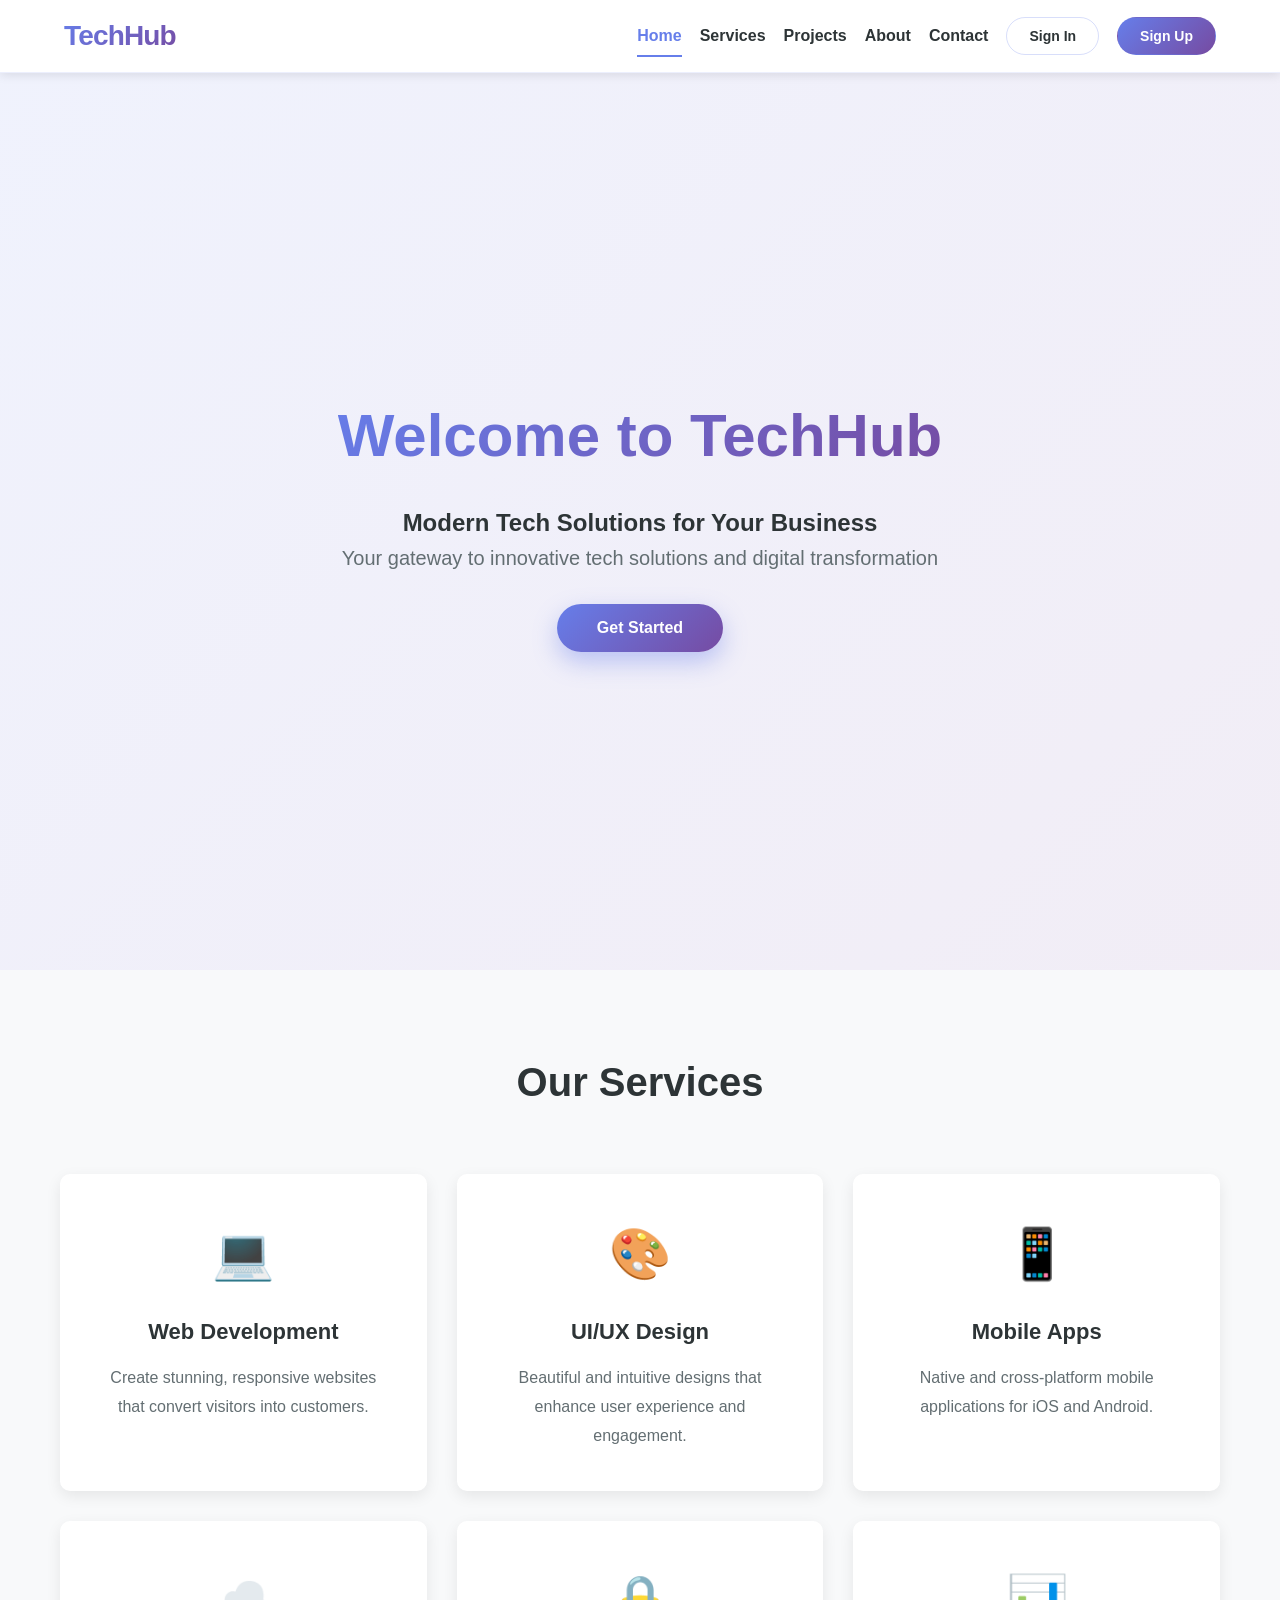
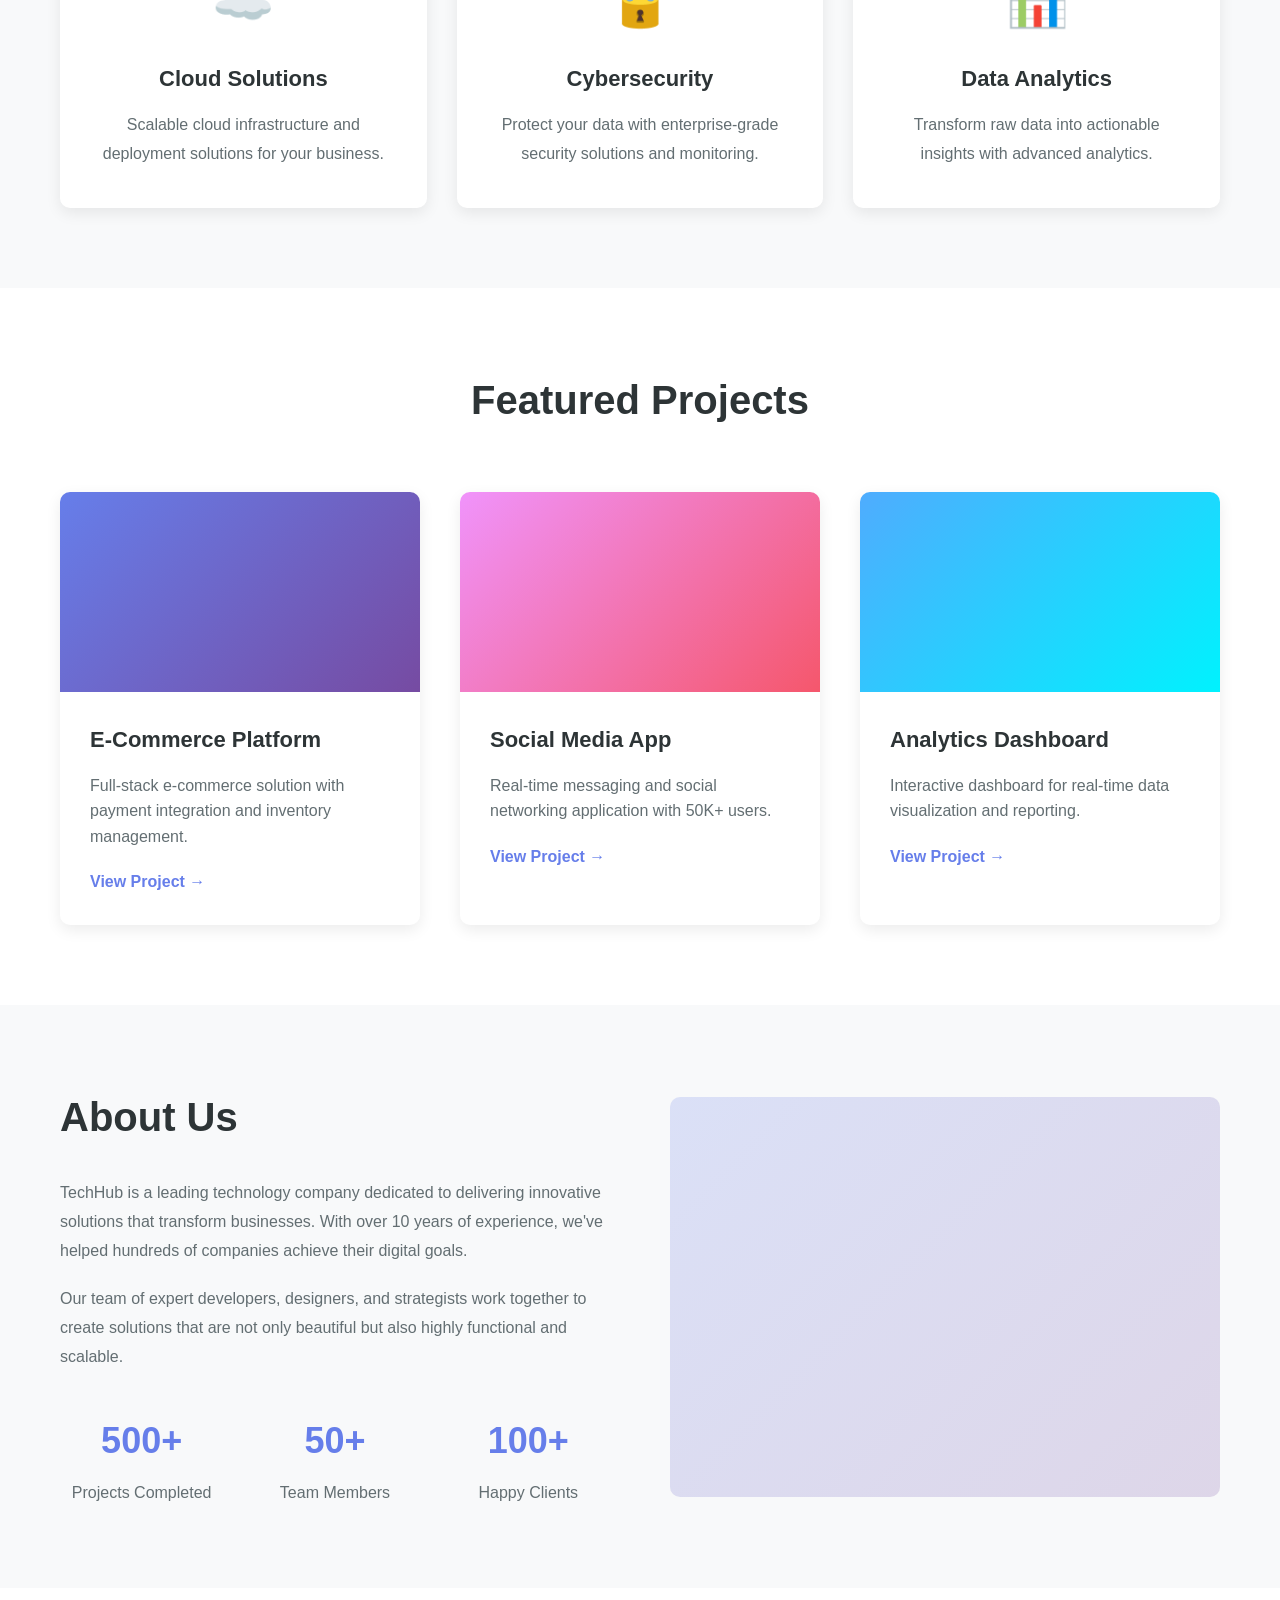
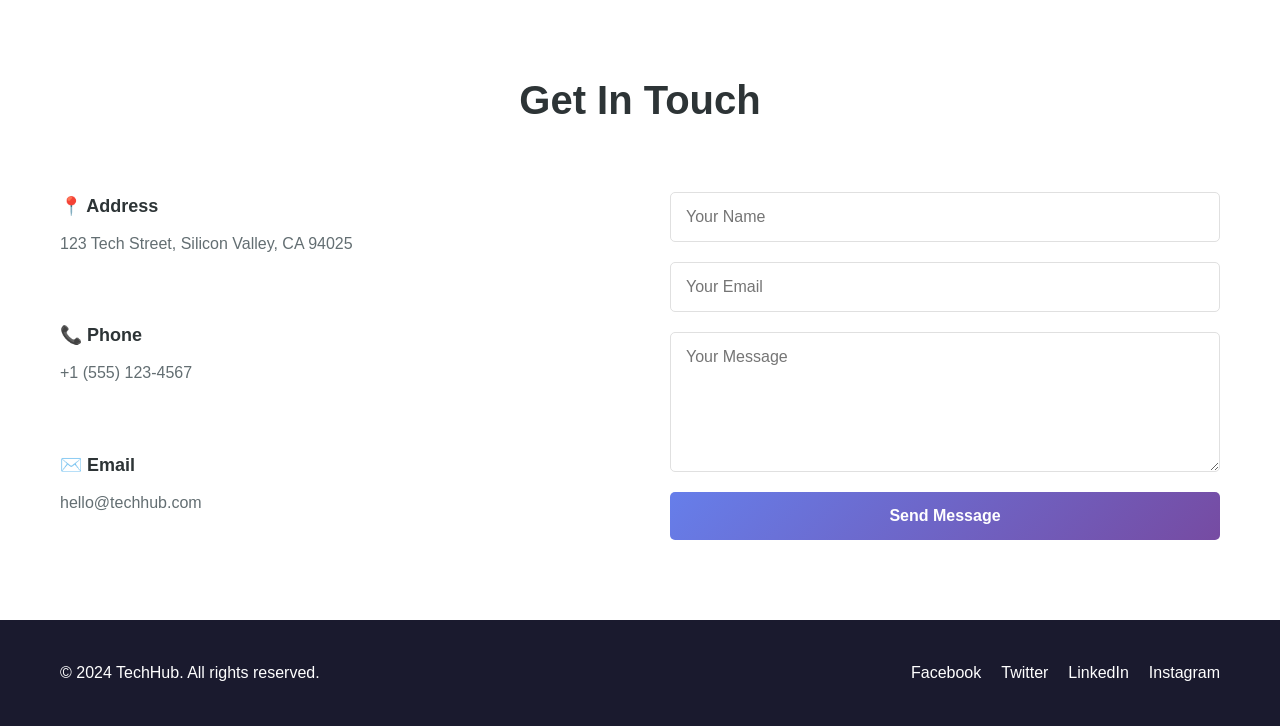
==== commit bdef4f5a: "add login feature" ====
--- a/index.html
+++ b/index.html
@@ -13,11 +13,12 @@
         <div class="logo">TechHub</div>
         <ul class="nav-menu" id="navMenu">
           <li><a href="#home" class="nav-link">Home</a></li>
-          <li><a href="navbar.html" class="nav-link">Navbar</a></li>
           <li><a href="#services" class="nav-link">Services</a></li>
           <li><a href="#projects" class="nav-link">Projects</a></li>
           <li><a href="#about" class="nav-link">About</a></li>
           <li><a href="#contact" class="nav-link">Contact</a></li>
+          <li><a href="login.html" class="btn btn-signin">Sign In</a></li>
+          <li><a href="#" class="btn btn-signup">Sign Up</a></li>
         </ul>
         <div class="hamburger" id="hamburger">
           <span></span>
@@ -142,48 +143,6 @@
               reporting.
             </p>
             <a href="#" class="project-link">View Project →</a>
-          </div>
-        </div>
-      </div>
-    </section>
-
-    <!-- Testimonials Section -->
-    <section class="testimonials" id="testimonials">
-      <div class="container">
-        <h2>What Our Clients Say</h2>
-        <div class="testimonials-grid">
-          <div class="testimonial-card">
-            <p>
-              "TechHub delivered an outstanding product on time and helped us
-              scale our business faster than expected. Their team is smart,
-              responsive, and professional."
-            </p>
-            <div class="testimonial-author">
-              <strong>Emma Williams</strong>
-              <span>CEO, Innovate Labs</span>
-            </div>
-          </div>
-          <div class="testimonial-card">
-            <p>
-              "The quality of design and user experience exceeded our
-              expectations. Our new platform feels modern and performs
-              beautifully across devices."
-            </p>
-            <div class="testimonial-author">
-              <strong>Daniel Park</strong>
-              <span>Product Manager, Nexus Corp</span>
-            </div>
-          </div>
-          <div class="testimonial-card">
-            <p>
-              "From planning to launch, every stage was handled with care.
-              TechHub understood our goals and delivered a polished final
-              product."
-            </p>
-            <div class="testimonial-author">
-              <strong>Sophia Lee</strong>
-              <span>Founder, Startup Studio</span>
-            </div>
           </div>
         </div>
       </div>
--- a/styles.css
+++ b/styles.css
@@ -39,8 +39,10 @@
   position: fixed;
   top: 0;
   width: 100%;
-  background: var(--white);
-  box-shadow: 0 2px 10px rgba(0, 0, 0, 0.1);
+  background: rgba(255, 255, 255, 0.92);
+  backdrop-filter: blur(18px);
+  border-bottom: 1px solid rgba(102, 126, 234, 0.12);
+  box-shadow: 0 12px 40px rgba(36, 40, 60, 0.05);
   z-index: 1000;
   transition: var(--transition);
 }
@@ -48,16 +50,17 @@
 .nav-container {
   max-width: 1200px;
   margin: 0 auto;
-  padding: 0 20px;
+  padding: 0 24px;
   display: flex;
   justify-content: space-between;
   align-items: center;
-  height: 70px;
+  height: 72px;
 }
 
 .logo {
   font-size: 28px;
-  font-weight: bold;
+  font-weight: 800;
+  letter-spacing: -0.03em;
   background: linear-gradient(
     135deg,
     var(--primary-color),
@@ -71,19 +74,73 @@
 .nav-menu {
   display: flex;
   list-style: none;
-  gap: 30px;
+  gap: 18px;
+  align-items: center;
+}
+
+.nav-link,
+.btn {
+  text-decoration: none;
+  color: var(--text-dark);
+  font-weight: 600;
+  transition: var(--transition);
+  position: relative;
 }
 
 .nav-link {
-  text-decoration: none;
-  color: var(--text-dark);
-  font-weight: 500;
-  transition: var(--transition);
-  position: relative;
-}
-
-.nav-link:hover {
+  padding: 8px 0;
+}
+
+.nav-link::after {
+  content: "";
+  position: absolute;
+  left: 0;
+  bottom: -6px;
+  width: 0;
+  height: 2px;
+  background: var(--primary-color);
+  transition: var(--transition);
+}
+
+.nav-link:hover,
+.nav-link.active {
   color: var(--primary-color);
+}
+
+.nav-link:hover::after,
+.nav-link.active::after {
+  width: 100%;
+}
+
+.btn {
+  padding: 10px 22px;
+  border-radius: 999px;
+  font-size: 14px;
+  border: 1px solid transparent;
+}
+
+.btn-signin {
+  background: rgba(255, 255, 255, 0.95);
+  color: var(--text-dark);
+  border-color: rgba(102, 126, 234, 0.25);
+}
+
+.btn-signin:hover {
+  background: rgba(102, 126, 234, 0.12);
+  color: var(--primary-color);
+}
+
+.btn-signup {
+  background: linear-gradient(
+    135deg,
+    var(--primary-color),
+    var(--secondary-color)
+  );
+  color: var(--white);
+}
+
+.btn-signup:hover {
+  opacity: 0.92;
 }
 
 .nav-link::after {
@@ -99,41 +156,6 @@
 
 .nav-link:hover::after {
   width: 100%;
-}
-
-.btn {
-  display: inline-block;
-  padding: 10px 22px;
-  border-radius: 50px;
-  font-size: 14px;
-  font-weight: 600;
-  text-decoration: none;
-  transition: var(--transition);
-}
-
-.btn-signin {
-  color: var(--text-dark);
-  border: 1px solid rgba(102, 126, 234, 0.25);
-  background: transparent;
-}
-
-.btn-signin:hover {
-  background: rgba(102, 126, 234, 0.08);
-  color: var(--primary-color);
-}
-
-.btn-signup {
-  color: var(--white);
-  background: linear-gradient(
-    135deg,
-    var(--primary-color),
-    var(--secondary-color)
-  );
-  border: 1px solid transparent;
-}
-
-.btn-signup:hover {
-  opacity: 0.95;
 }
 
 .hamburger {
@@ -337,56 +359,6 @@
   color: var(--secondary-color);
 }
 
-/* Testimonials Section */
-.testimonials {
-  padding: 80px 0;
-  background: #ffffff;
-}
-
-.testimonials h2 {
-  font-size: 40px;
-  text-align: center;
-  margin-bottom: 50px;
-  color: var(--text-dark);
-}
-
-.testimonials-grid {
-  display: grid;
-  grid-template-columns: repeat(auto-fit, minmax(280px, 1fr));
-  gap: 30px;
-}
-
-.testimonial-card {
-  background: var(--light-bg);
-  padding: 35px;
-  border-radius: 20px;
-  border: 1px solid rgba(102, 126, 234, 0.15);
-  box-shadow: 0 10px 25px rgba(102, 126, 234, 0.08);
-  transition: var(--transition);
-}
-
-.testimonial-card:hover {
-  transform: translateY(-6px);
-}
-
-.testimonial-card p {
-  color: var(--text-dark);
-  font-size: 16px;
-  line-height: 1.9;
-  margin-bottom: 25px;
-}
-
-.testimonial-author {
-  display: flex;
-  flex-direction: column;
-  gap: 5px;
-  color: var(--text-light);
-}
-
-.testimonial-author strong {
-  color: var(--text-dark);
-}
-
 /* About Section */
 .about {
   padding: 80px 0;
@@ -519,6 +491,90 @@
   box-shadow: 0 10px 25px rgba(102, 126, 234, 0.4);
 }
 
+/* Login Page */
+.login-page {
+  background: linear-gradient(180deg, #f6f8ff 0%, #ffffff 100%);
+  min-height: 100vh;
+}
+
+.login-container {
+  max-width: 420px;
+  margin: 140px auto 80px;
+  padding: 0 24px;
+}
+
+.login-card {
+  background: var(--white);
+  border-radius: 28px;
+  padding: 40px 36px;
+  box-shadow: 0 32px 80px rgba(102, 126, 234, 0.12);
+  border: 1px solid rgba(102, 126, 234, 0.12);
+}
+
+.login-card h2 {
+  font-size: 32px;
+  margin-bottom: 16px;
+  color: var(--text-dark);
+}
+
+.login-card p {
+  color: var(--text-light);
+  line-height: 1.8;
+  margin-bottom: 32px;
+}
+
+.login-form {
+  display: grid;
+  gap: 18px;
+}
+
+.login-form label {
+  font-size: 14px;
+  color: var(--text-dark);
+  font-weight: 600;
+}
+
+.login-form input {
+  width: 100%;
+  padding: 14px 16px;
+  font-size: 15px;
+  border-radius: 12px;
+  border: 1px solid #dce4f2;
+  background: #fafbff;
+  transition: var(--transition);
+}
+
+.login-form input:focus {
+  outline: none;
+  border-color: var(--primary-color);
+  box-shadow: 0 0 0 4px rgba(102, 126, 234, 0.12);
+}
+
+.login-form .submit-button {
+  width: 100%;
+  padding: 14px 18px;
+  border-radius: 999px;
+  font-size: 16px;
+  letter-spacing: 0.01em;
+}
+
+.login-note {
+  margin-top: 24px;
+  color: var(--text-light);
+  font-size: 14px;
+  text-align: center;
+}
+
+.login-note .login-link {
+  color: var(--primary-color);
+  text-decoration: none;
+  font-weight: 700;
+}
+
+.login-note .login-link:hover {
+  text-decoration: underline;
+}
+
 /* Footer */
 .footer {
   background: var(--dark-bg);
@@ -568,25 +624,48 @@
 
   .nav-menu {
     position: fixed;
-    left: -100%;
-    top: 70px;
+    top: 72px;
+    right: 0;
+    width: 280px;
+    height: calc(100vh - 72px);
     flex-direction: column;
-    background: var(--white);
+    justify-content: flex-start;
+    align-items: stretch;
+    background: rgba(255, 255, 255, 0.98);
+    padding: 24px 18px;
+    gap: 12px;
+    transform: translateX(100%);
+    transition: transform 0.3s ease;
+    box-shadow: -10px 24px 60px rgba(36, 40, 60, 0.12);
+  }
+
+  .nav-menu.active {
+    transform: translateX(0);
+  }
+
+  .nav-menu li {
+    border-bottom: 1px solid rgba(15, 23, 42, 0.05);
+    padding: 12px 0;
+  }
+
+  .nav-menu li:last-child {
+    border-bottom: none;
+  }
+
+  .nav-menu .nav-link,
+  .nav-menu .btn {
     width: 100%;
-    text-align: center;
-    transition: 0.3s;
-    box-shadow: 0 10px 27px rgba(0, 0, 0, 0.05);
-    gap: 0;
-    padding: 20px 0;
-  }
-
-  .nav-menu.active {
-    left: 0;
-  }
-
-  .nav-menu li {
-    border-bottom: 1px solid var(--light-bg);
-    padding: 15px 0;
+    text-align: left;
+    padding: 12px 16px;
+  }
+
+  .btn {
+    width: auto;
+  }
+
+  .nav-menu .btn-signin,
+  .nav-menu .btn-signup {
+    margin-top: 8px;
   }
 
   .hero h1 {
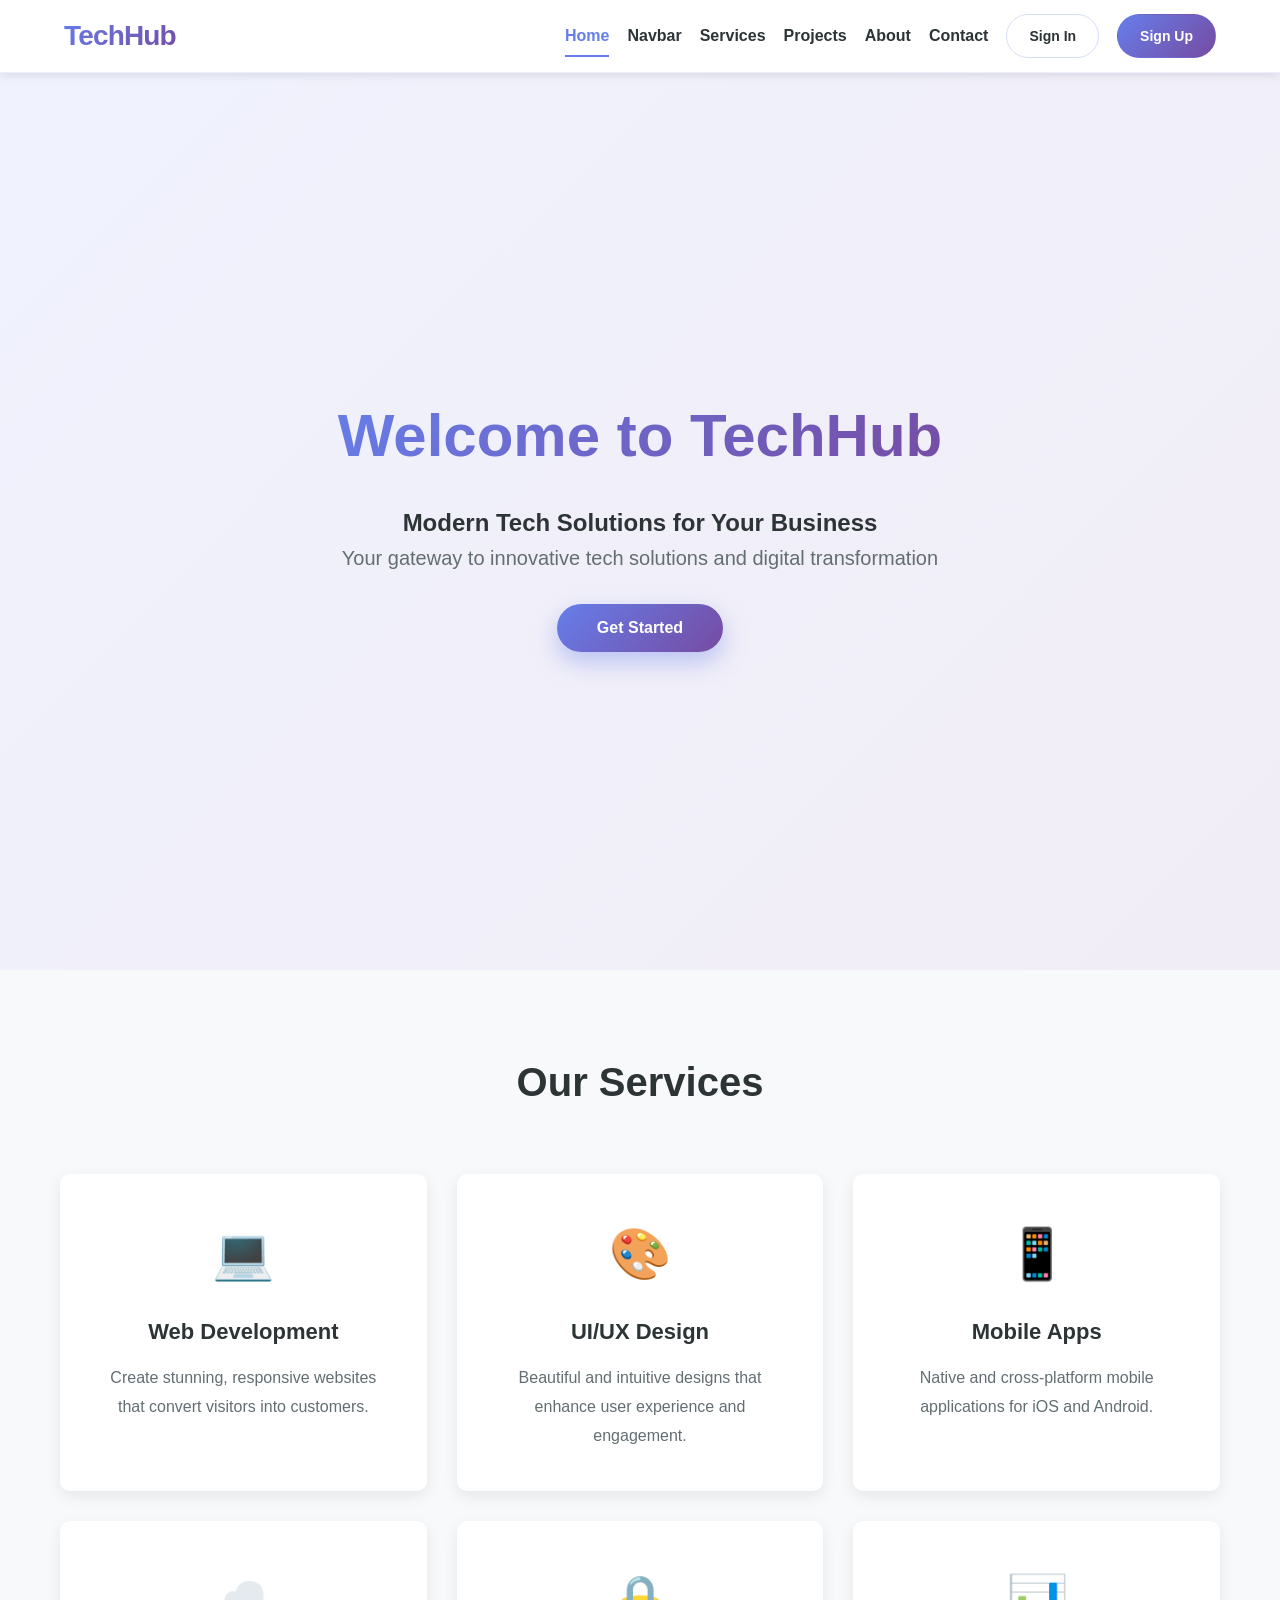
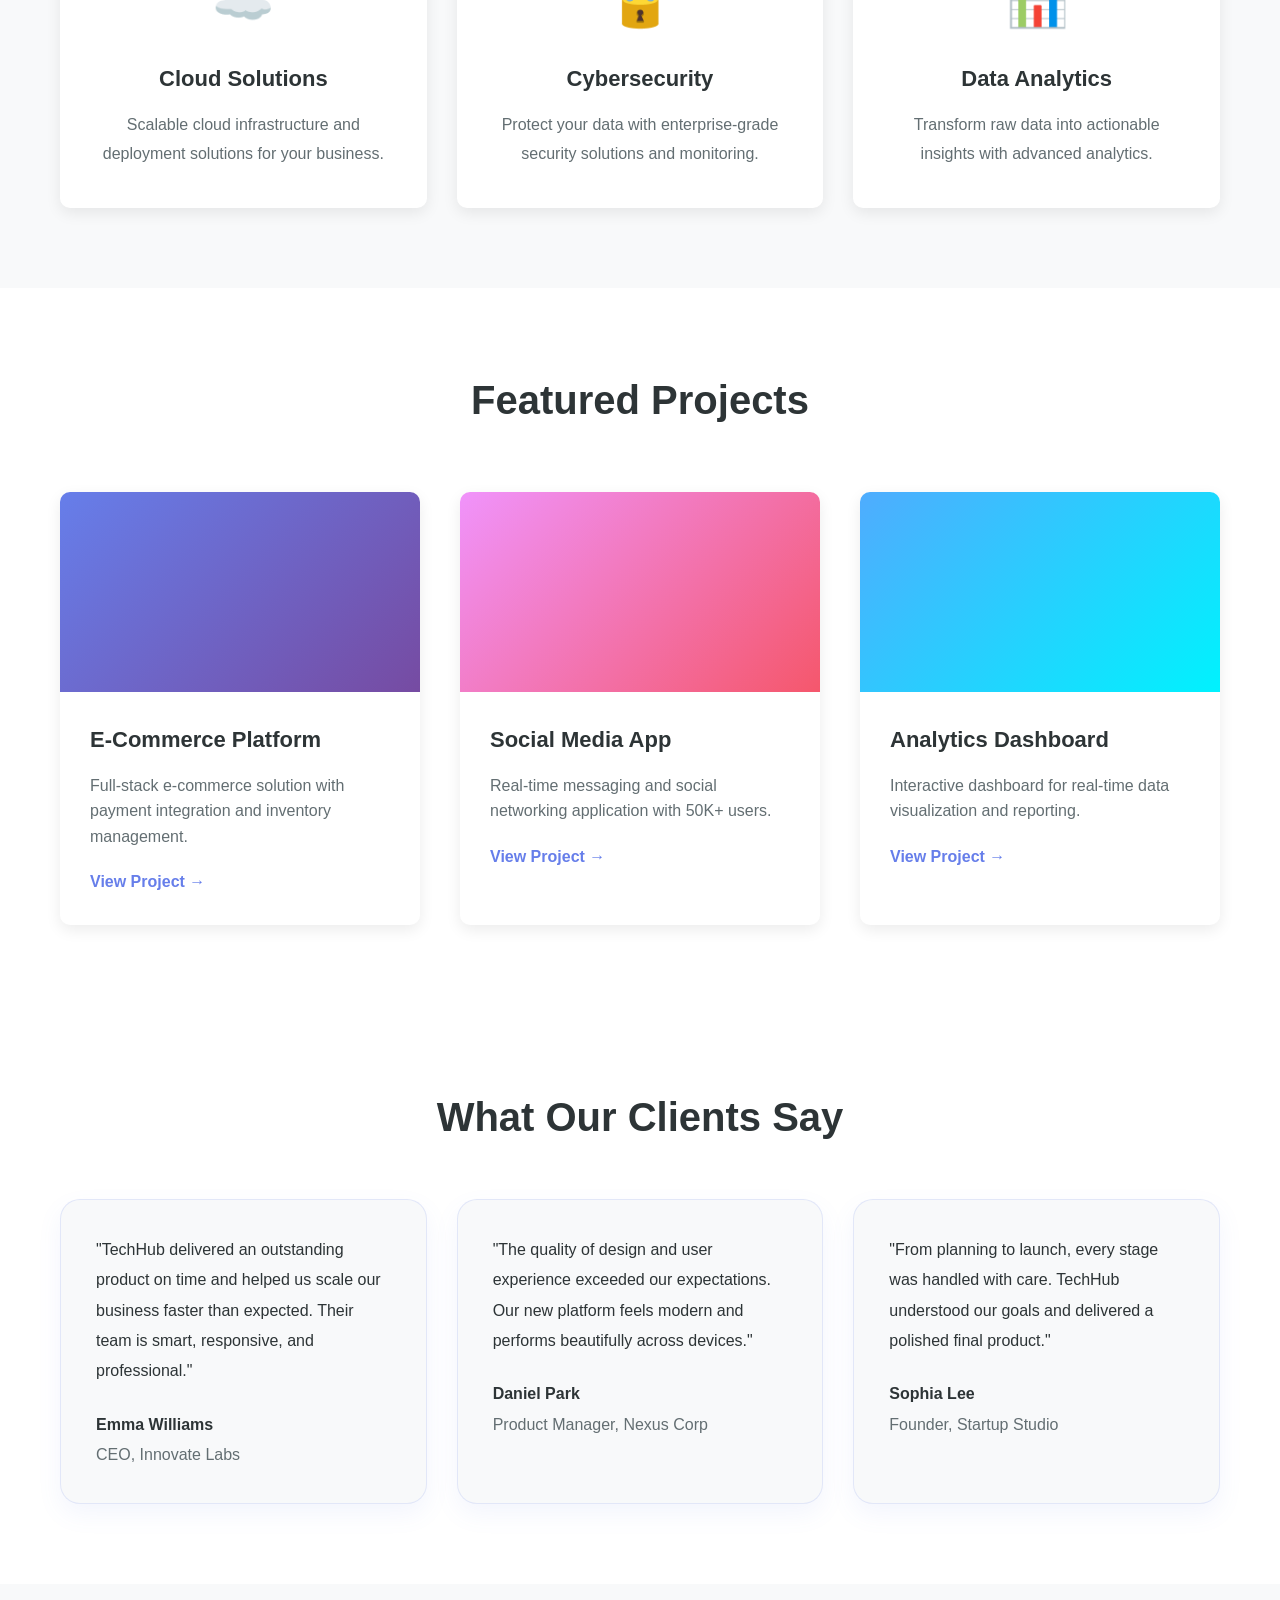
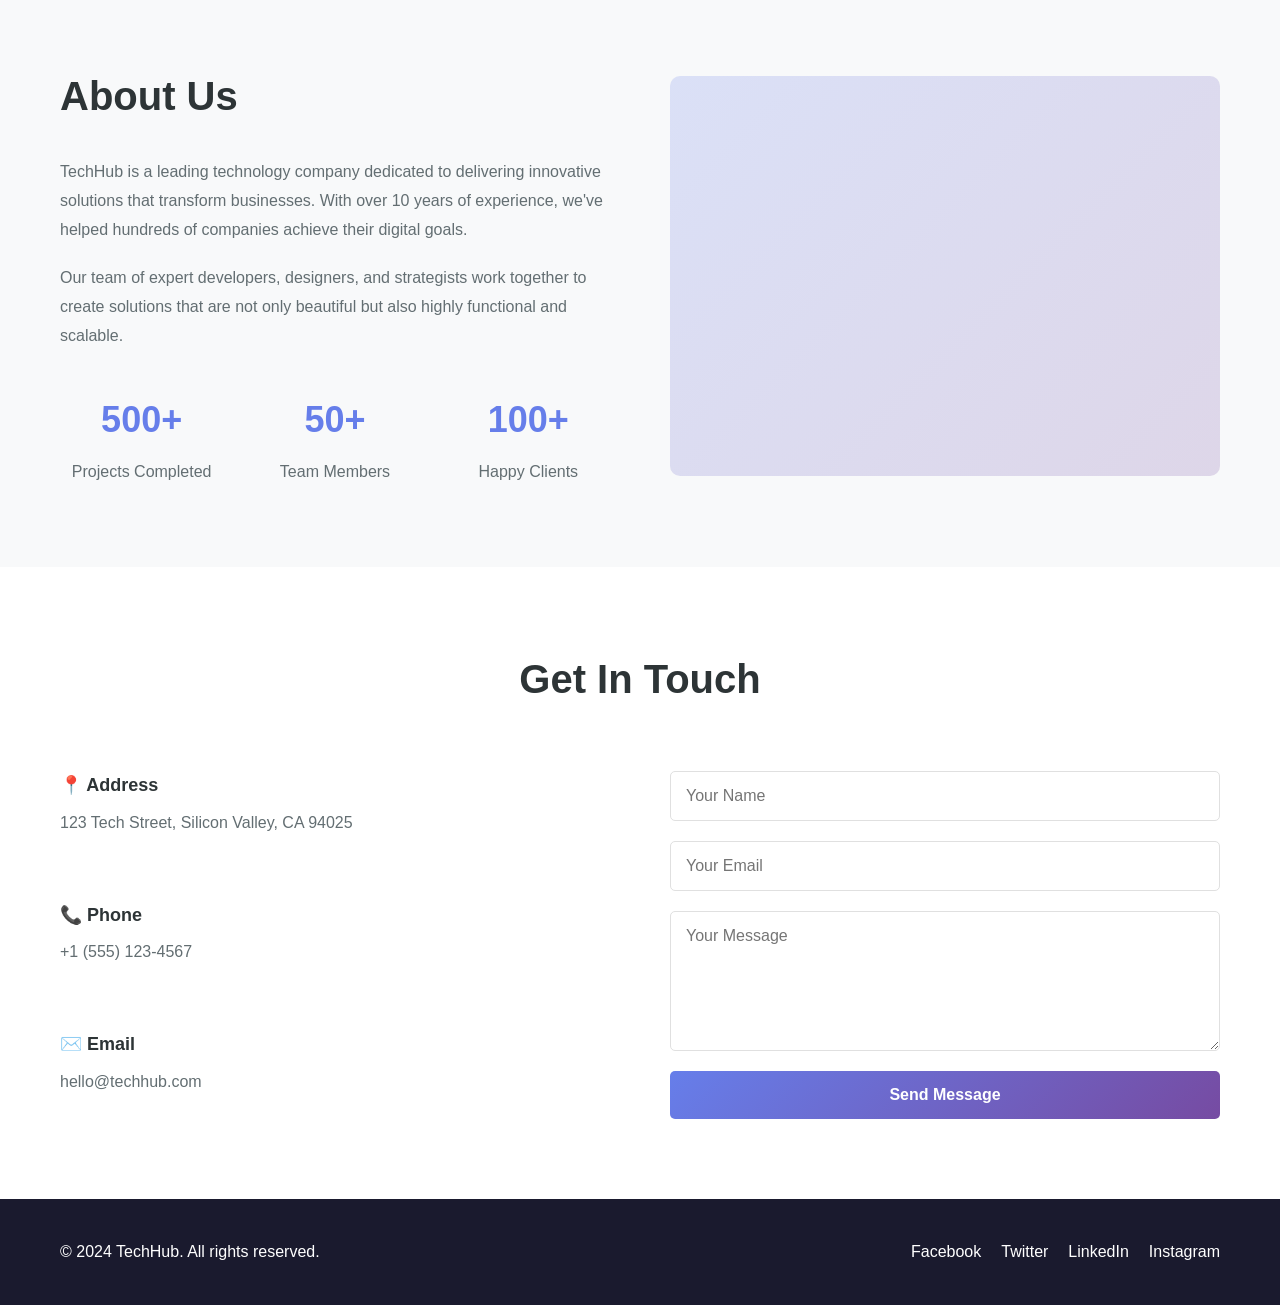
==== commit 44db9fa0: "Merge branch 'feature/login'" ====
--- a/index.html
+++ b/index.html
@@ -13,6 +13,7 @@
         <div class="logo">TechHub</div>
         <ul class="nav-menu" id="navMenu">
           <li><a href="#home" class="nav-link">Home</a></li>
+          <li><a href="navbar.html" class="nav-link">Navbar</a></li>
           <li><a href="#services" class="nav-link">Services</a></li>
           <li><a href="#projects" class="nav-link">Projects</a></li>
           <li><a href="#about" class="nav-link">About</a></li>
@@ -143,6 +144,48 @@
               reporting.
             </p>
             <a href="#" class="project-link">View Project →</a>
+          </div>
+        </div>
+      </div>
+    </section>
+
+    <!-- Testimonials Section -->
+    <section class="testimonials" id="testimonials">
+      <div class="container">
+        <h2>What Our Clients Say</h2>
+        <div class="testimonials-grid">
+          <div class="testimonial-card">
+            <p>
+              "TechHub delivered an outstanding product on time and helped us
+              scale our business faster than expected. Their team is smart,
+              responsive, and professional."
+            </p>
+            <div class="testimonial-author">
+              <strong>Emma Williams</strong>
+              <span>CEO, Innovate Labs</span>
+            </div>
+          </div>
+          <div class="testimonial-card">
+            <p>
+              "The quality of design and user experience exceeded our
+              expectations. Our new platform feels modern and performs
+              beautifully across devices."
+            </p>
+            <div class="testimonial-author">
+              <strong>Daniel Park</strong>
+              <span>Product Manager, Nexus Corp</span>
+            </div>
+          </div>
+          <div class="testimonial-card">
+            <p>
+              "From planning to launch, every stage was handled with care.
+              TechHub understood our goals and delivered a polished final
+              product."
+            </p>
+            <div class="testimonial-author">
+              <strong>Sophia Lee</strong>
+              <span>Founder, Startup Studio</span>
+            </div>
           </div>
         </div>
       </div>
--- a/styles.css
+++ b/styles.css
@@ -156,6 +156,41 @@
 
 .nav-link:hover::after {
   width: 100%;
+}
+
+.btn {
+  display: inline-block;
+  padding: 10px 22px;
+  border-radius: 50px;
+  font-size: 14px;
+  font-weight: 600;
+  text-decoration: none;
+  transition: var(--transition);
+}
+
+.btn-signin {
+  color: var(--text-dark);
+  border: 1px solid rgba(102, 126, 234, 0.25);
+  background: transparent;
+}
+
+.btn-signin:hover {
+  background: rgba(102, 126, 234, 0.08);
+  color: var(--primary-color);
+}
+
+.btn-signup {
+  color: var(--white);
+  background: linear-gradient(
+    135deg,
+    var(--primary-color),
+    var(--secondary-color)
+  );
+  border: 1px solid transparent;
+}
+
+.btn-signup:hover {
+  opacity: 0.95;
 }
 
 .hamburger {
@@ -357,6 +392,56 @@
 
 .project-link:hover {
   color: var(--secondary-color);
+}
+
+/* Testimonials Section */
+.testimonials {
+  padding: 80px 0;
+  background: #ffffff;
+}
+
+.testimonials h2 {
+  font-size: 40px;
+  text-align: center;
+  margin-bottom: 50px;
+  color: var(--text-dark);
+}
+
+.testimonials-grid {
+  display: grid;
+  grid-template-columns: repeat(auto-fit, minmax(280px, 1fr));
+  gap: 30px;
+}
+
+.testimonial-card {
+  background: var(--light-bg);
+  padding: 35px;
+  border-radius: 20px;
+  border: 1px solid rgba(102, 126, 234, 0.15);
+  box-shadow: 0 10px 25px rgba(102, 126, 234, 0.08);
+  transition: var(--transition);
+}
+
+.testimonial-card:hover {
+  transform: translateY(-6px);
+}
+
+.testimonial-card p {
+  color: var(--text-dark);
+  font-size: 16px;
+  line-height: 1.9;
+  margin-bottom: 25px;
+}
+
+.testimonial-author {
+  display: flex;
+  flex-direction: column;
+  gap: 5px;
+  color: var(--text-light);
+}
+
+.testimonial-author strong {
+  color: var(--text-dark);
 }
 
 /* About Section */
